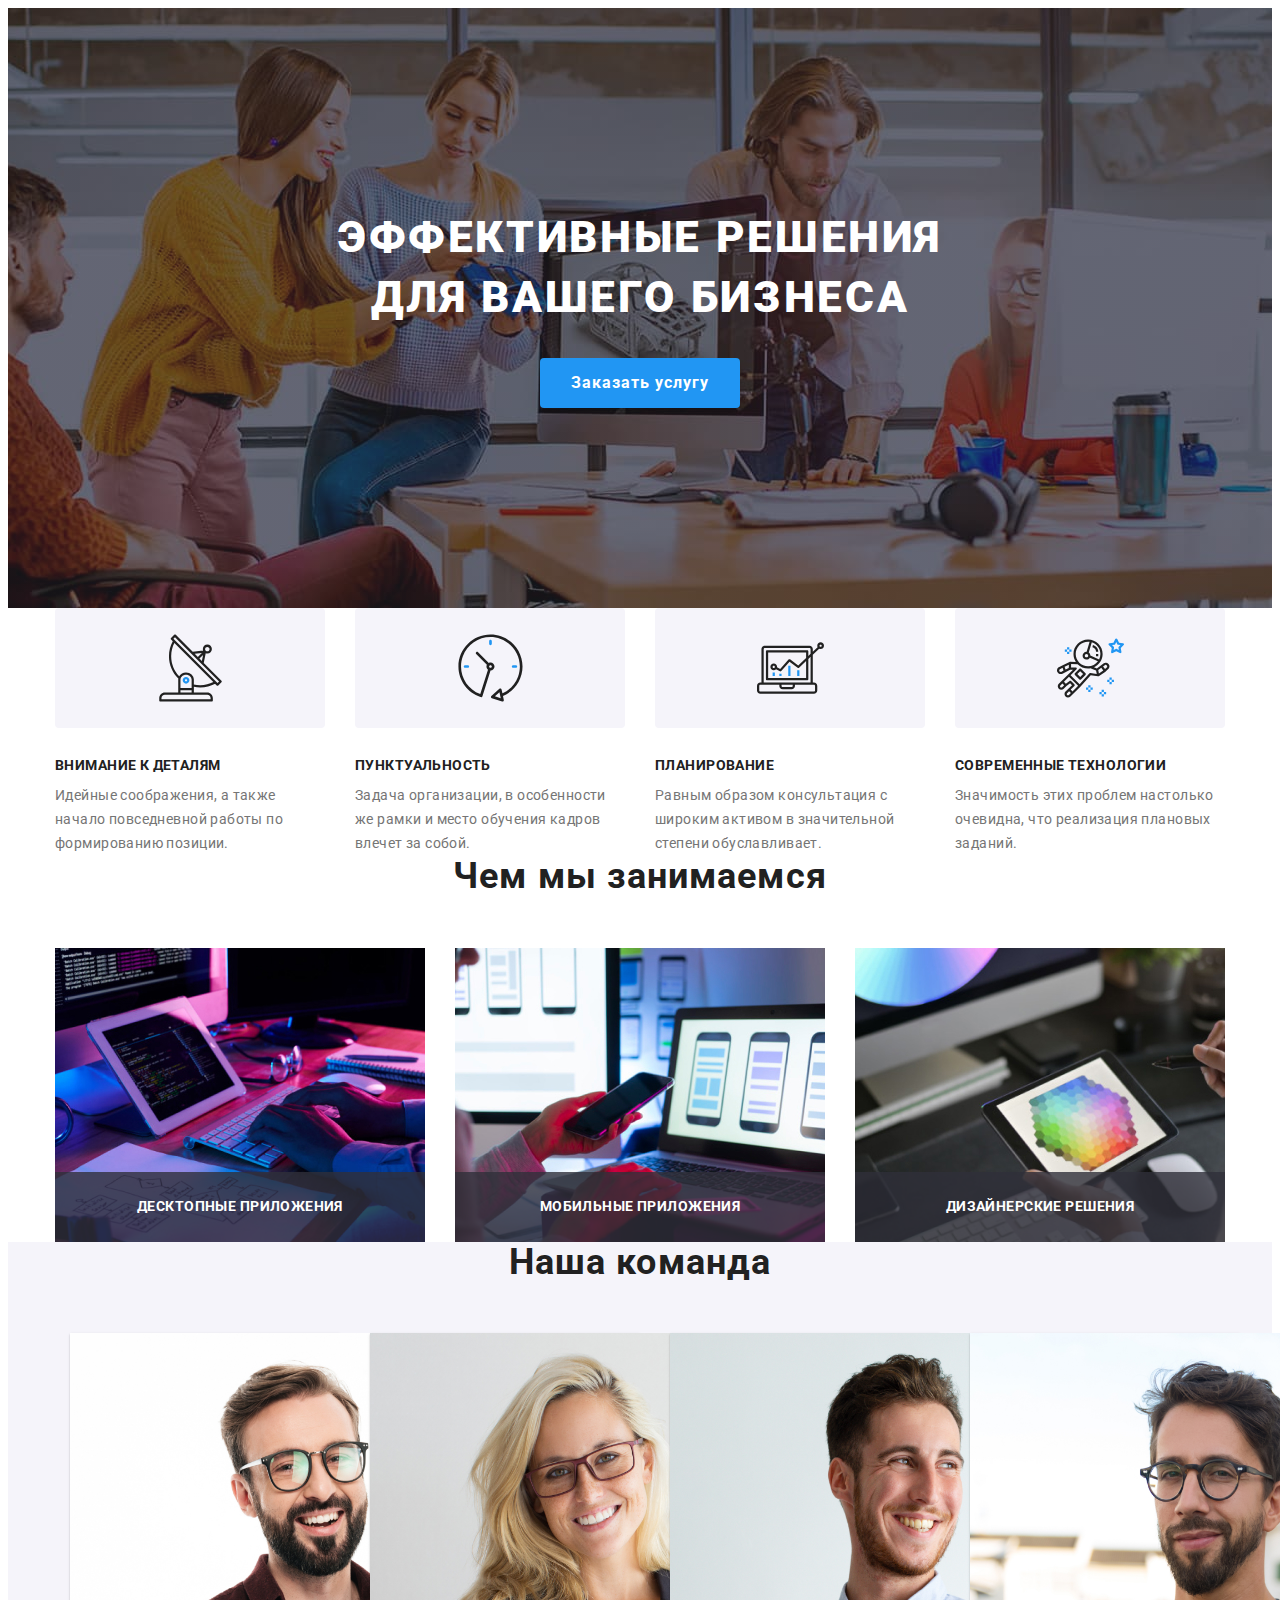
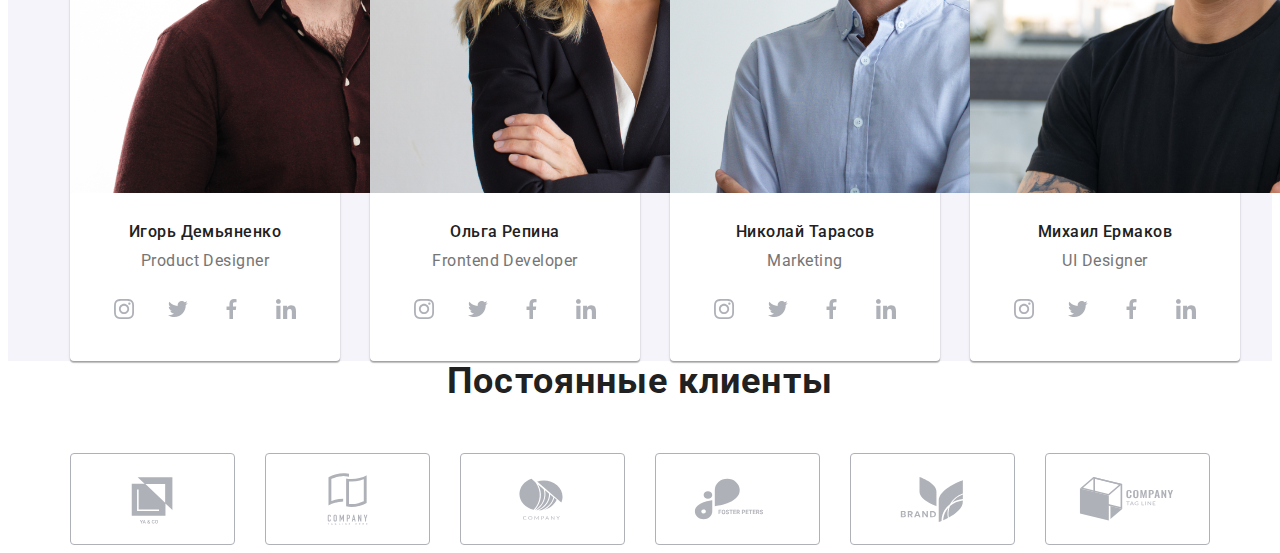
==== index.html @ e783bdfd "add img" ====
<!DOCTYPE html>
<html lang="ru">
  <head>
    <meta charset="UTF-8" />
    <meta http-equiv="X-UA-Compatible" content="IE=edge" />
    <meta name="viewport" content="width=device-width, initial-scale=1.0" />
    <title>WebStudio</title>
    <link
      href="https://fonts.googleapis.com/css2?family=Raleway:wght@700&family=Roboto:wght@400;500;700;900&display=swap"
      rel="stylesheet"
    />
    <link
      rel="stylesheet"
      href="https://cdnjs.cloudflare.com/ajax/libs/modern-normalize/1.1.0/modern-normalize.min.css"
      integrity="sha512-wpPYUAdjBVSE4KJnH1VR1HeZfpl1ub8YT/NKx4PuQ5NmX2tKuGu6U/JRp5y+Y8XG2tV+wKQpNHVUX03MfMFn9Q=="
      crossorigin="anonymous"
      referrerpolicy="no-referrer"
    />
    <!-- <link rel="stylesheet" href="./css/styles.css" /> -->
    <link rel="stylesheet" href="./css/main.min.css" />
  </head>
  <body>
    <!-- <header class="header">
      <div class="container">
        <nav class="nav">
          <a class="logo header__logo link" href="index.html" lang="en"
            >Web<span class="logo-accent-hdr">Studio</span></a
          >
          <ul class="nav__list list">
            <li class="nav__item">
              <a href="./index.html" class="nav__link link current">Студия</a>
            </li>
            <li class="nav__item">
              <a href="./portfolio.html" class="nav__link link">Портфолио</a>
            </li>
            <li class="nav__item">
              <a href="#contacts" class="nav__link link">Контакты</a>
            </li>
          </ul>
        </nav>

        <ul class="contacts list">
          <li class="contacts__item">
            <a class="contacts__link link" href="mailto:info@devstudio.com">
              <svg class="contacts__icon" width="16" height="12">
                <use href="./images/symbol-defs.svg#icon-envelope"></use>
              </svg>
              info@devstudio.com
            </a>
          </li>
          <li class="contacts__item">
            <a class="contacts__link link" href="tel:+380961111111">
              <svg class="contacts__icon" width="10" height="16">
                <use href="./images/symbol-defs.svg#icon-tel"></use>
              </svg>
              +38 096 111 11 11
            </a>
          </li>
        </ul>
      </div>
    </header> -->

    <main>
      <section class="hero">
        <div class="container">
          <h1 class="hero__text">Эффективные решения для вашего бизнеса</h1>
          <button data-modal-open class="hero__button pointer" type="button">
            <span class="hero-button-text">Заказать услугу</span>
          </button>
        </div>
      </section>

      <section class="section competences">
        <div class="container">
          <ul class="competences__list list">
            <li class="competences__item">
              <div class="frame">
                <svg class="competences__icon" width="70" height="70">
                  <use href="./images/symbol-defs.svg#icon-antenna"></use>
                </svg>
              </div>
              <h2 class="top-text">Внимание к деталям</h2>
              <p class="bottom-text">
                Идейные соображения, а также начало повседневной работы по
                формированию позиции.
              </p>
            </li>
            <li class="competences__item">
              <div class="frame">
                <svg class="competences__icon" width="70" height="70">
                  <use href="./images/symbol-defs.svg#icon-clock"></use>
                </svg>
              </div>
              <h2 class="top-text">Пунктуальность</h2>
              <p class="bottom-text">
                Задача организации, в особенности же рамки и место обучения
                кадров влечет за собой.
              </p>
            </li>
            <li class="competences__item">
              <div class="frame">
                <svg class="competences__icon" width="70" height="70">
                  <use href="./images/symbol-defs.svg#icon-diagram"></use>
                </svg>
              </div>
              <h2 class="top-text">Планирование</h2>
              <p class="bottom-text">
                Равным образом консультация с широким активом в значительной
                степени обуславливает.
              </p>
            </li>
            <li class="competences__item">
              <div class="frame">
                <svg class="competences__icon" width="70" height="70">
                  <use href="./images/symbol-defs.svg#icon-astronaut"></use>
                </svg>
              </div>
              <h2 class="top-text">Современные технологии</h2>
              <p class="bottom-text">
                Значимость этих проблем настолько очевидна, что реализация
                плановых заданий.
              </p>
            </li>
          </ul>
        </div>
      </section>

      <section class="section zero work">
        <div class="container">
          <h2 class="work__title">Чем мы занимаемся</h2>
          <ul class="work__img list">
            <li class="work__item">
              <img
                srcset="./images/img1.jpg 1x, ./images/img1-x2.jpg 2x"
                src="./images/img1.jpg"
                alt="Набирает на клавиатуре"
                width="370"
                height="294"
              />
              <p class="label">Десктопные приложения</p>
            </li>
            <li class="work__item">
              <img
                srcset="./images/img2.jpg 1x, ./images/img2-x2.jpg 2x"
                src="./images/img2.jpg"
                alt="Держит смартфон"
                width="370"
                height="294"
              />
              <p class="label">Мобильные приложения</p>
            </li>
            <li class="work__item">
              <img
                srcset="./images/img3.jpg 1x, ./images/img3-x2.jpg 2x"
                src="./images/img3.jpg"
                alt="Держит планшет"
                width="370"
                height="294"
              />
              <p class="label">Дизайнерские решения</p>
            </li>
          </ul>
        </div>
      </section>

      <section class="section bg crew">
        <div class="container">
          <h2 class="crew__title">Наша команда</h2>
          <ul class="crew__list list container">
            <li class="crew__item">
              <picture>
                <source
                  media="(min-width: 1200px)"
                  srcset="./images/img4.jpg 1x, ./images/img4-desk-x2.jpg 2x"
                  type="image/jpg"
                />
                <source
                  media="(min-width: 768px)"
                  srcset="
                    ./images/img4-tabl-x1.jpg 1x,
                    ./images/img4-tabl-x2.jpg 2x
                  "
                  type="image/jpg"
                />
                <source
                  media="(max-width: 767px)"
                  srcset="
                    ./images/img4-mob-x1.jpg 1x,
                    ./images/img4-mob-x2.jpg 2x
                  "
                  type="image/jpg"
                />
                <img
                  src="./images/img4.jpg"
                  alt="фото Игоря Демьяненко"
                  width="450"
                  height="460"
                />
              </picture>

              <div class="crew__atributes">
                <h3 class="crew__names">Игорь Демьяненко</h3>
                <p lang="en" class="crew__profession">Product Designer</p>
                <ul class="crew__soc-list list">
                  <li class="crew__soc-item">
                    <a href="" class="crew__soc-link link">
                      <svg class="crew__soc-icon" width="20" height="20">
                        <use
                          href="./images/symbol-defs.svg#icon-instagram"
                        ></use>
                      </svg>
                    </a>
                  </li>
                  <li class="crew__soc-item">
                    <a href="" class="crew__soc-link link">
                      <svg class="crew__soc-icon" width="20" height="20">
                        <use href="./images/symbol-defs.svg#icon-twitter"></use>
                      </svg>
                    </a>
                  </li>
                  <li class="crew__soc-item">
                    <a href="" class="crew__soc-link link">
                      <svg class="crew__soc-icon" width="20" height="20">
                        <use
                          href="./images/symbol-defs.svg#icon-facebook"
                        ></use>
                      </svg>
                    </a>
                  </li>
                  <li class="crew__soc-item">
                    <a href="" class="crew__soc-link link">
                      <svg class="crew__soc-icon" width="20" height="20">
                        <use
                          href="./images/symbol-defs.svg#icon-linkedin"
                        ></use>
                      </svg>
                    </a>
                  </li>
                </ul>
              </div>
            </li>
            <li class="crew__item">
              <picture>
                <source
                  media="(min-width: 1200px)"
                  srcset="./images/img5.jpg 1x, ./images/img5-desk-x2.jpg 2x"
                  type="image/jpg"
                />
                <source
                  media="(min-width: 768px)"
                  srcset="
                    ./images/img5-tabl-x1.jpg 1x,
                    ./images/img5-tabl-x2.jpg 2x
                  "
                  type="image/jpg"
                />
                <source
                  media="(max-width: 767px)"
                  srcset="
                    ./images/img5-mob-x1.jpg 1x,
                    ./images/img5-mob-x2.jpg 2x
                  "
                  type="image/jpg"
                />
                <img
                  src="./images/img5.jpg"
                  alt="фото Ольги Репиной"
                  width="450"
                  height="460"
                />
              </picture>

              <div class="crew__atributes">
                <h3 class="crew__names">Ольга Репина</h3>
                <p lang="en" class="crew__profession">Frontend Developer</p>
                <ul class="crew__soc-list list">
                  <li class="crew__soc-item">
                    <a href="" class="crew__soc-link link">
                      <svg class="crew__soc-icon" width="20" height="20">
                        <use
                          href="./images/symbol-defs.svg#icon-instagram"
                        ></use>
                      </svg>
                    </a>
                  </li>
                  <li class="crew__soc-item">
                    <a href="" class="crew__soc-link link">
                      <svg class="crew__soc-icon" width="20" height="20">
                        <use href="./images/symbol-defs.svg#icon-twitter"></use>
                      </svg>
                    </a>
                  </li>
                  <li class="crew__soc-item">
                    <a href="" class="crew__soc-link link">
                      <svg class="crew__soc-icon" width="20" height="20">
                        <use
                          href="./images/symbol-defs.svg#icon-facebook"
                        ></use>
                      </svg>
                    </a>
                  </li>
                  <li class="crew__soc-item">
                    <a href="" class="crew__soc-link link">
                      <svg class="crew__soc-icon" width="20" height="20">
                        <use
                          href="./images/symbol-defs.svg#icon-linkedin"
                        ></use>
                      </svg>
                    </a>
                  </li>
                </ul>
              </div>
            </li>
            <li class="crew__item">
              <picture>
                <source
                  media="(min-width: 1200px)"
                  srcset="./images/img6.jpg 1x, ./images/img6-desk-x2.jpg 2x"
                  type="image/jpg"
                />
                <source
                  media="(min-width: 768px)"
                  srcset="
                    ./images/img6-tabl-x1.jpg 1x,
                    ./images/img6-tabl-x2.jpg 2x
                  "
                  type="image/jpg"
                />
                <source
                  media="(max-width: 767px)"
                  srcset="
                    ./images/img6-mob-x1.jpg 1x,
                    ./images/img6-mob-x2.jpg 2x
                  "
                  type="image/jpg"
                />
                <img
                  src="./images/img6.jpg"
                  alt="фото Николая Тарасова"
                  width="450"
                  height="460"
                />
              </picture>

              <div class="crew__atributes">
                <h3 class="crew__names">Николай Тарасов</h3>
                <p lang="en" class="crew__profession">Marketing</p>
                <ul class="crew__soc-list list">
                  <li class="crew__soc-item">
                    <a href="" class="crew__soc-link link">
                      <svg class="crew__soc-icon" width="20" height="20">
                        <use
                          href="./images/symbol-defs.svg#icon-instagram"
                        ></use>
                      </svg>
                    </a>
                  </li>
                  <li class="crew__soc-item">
                    <a href="" class="crew__soc-link link">
                      <svg class="crew__soc-icon" width="20" height="20">
                        <use href="./images/symbol-defs.svg#icon-twitter"></use>
                      </svg>
                    </a>
                  </li>
                  <li class="crew__soc-item">
                    <a href="" class="crew__soc-link link">
                      <svg class="crew__soc-icon" width="20" height="20">
                        <use
                          href="./images/symbol-defs.svg#icon-facebook"
                        ></use>
                      </svg>
                    </a>
                  </li>
                  <li class="crew__soc-item">
                    <a href="" class="crew__soc-link link">
                      <svg class="crew__soc-icon" width="20" height="20">
                        <use
                          href="./images/symbol-defs.svg#icon-linkedin"
                        ></use>
                      </svg>
                    </a>
                  </li>
                </ul>
              </div>
            </li>
            <li class="crew__item">
              <picture>
                <source
                  media="(min-width: 1200px)"
                  srcset="./images/img7.jpg 1x, ./images/img7-desk-x2.jpg 2x"
                  type="image/jpg"
                />
                <source
                  media="(min-width: 768px)"
                  srcset="
                    ./images/img7-tabl-x1.jpg 1x,
                    ./images/img7-tabl-x2.jpg 2x
                  "
                  type="image/jpg"
                />
                <source
                  media="(max-width: 767px)"
                  srcset="
                    ./images/img7-mob-x1.jpg 1x,
                    ./images/img7-mob-x2.jpg 2x
                  "
                  type="image/jpg"
                />
                <img
                  src="./images/img7.jpg"
                  alt="фото Михаила Ермакова"
                  width="450"
                  height="460"
                />
              </picture>

              <div class="crew__atributes">
                <h3 class="crew__names">Михаил Ермаков</h3>
                <p lang="en" class="crew__profession">UI Designer</p>
                <ul class="crew__soc-list list">
                  <li class="crew__soc-item">
                    <a href="" class="crew__soc-link link">
                      <svg class="crew__soc-icon" width="20" height="20">
                        <use
                          href="./images/symbol-defs.svg#icon-instagram"
                        ></use>
                      </svg>
                    </a>
                  </li>
                  <li class="crew__soc-item">
                    <a href="" class="crew__soc-link link">
                      <svg class="crew__soc-icon" width="20" height="20">
                        <use href="./images/symbol-defs.svg#icon-twitter"></use>
                      </svg>
                    </a>
                  </li>
                  <li class="crew__soc-item">
                    <a href="" class="crew__soc-link link">
                      <svg class="crew__soc-icon" width="20" height="20">
                        <use
                          href="./images/symbol-defs.svg#icon-facebook"
                        ></use>
                      </svg>
                    </a>
                  </li>
                  <li class="crew__soc-item">
                    <a href="" class="crew__soc-link link">
                      <svg class="crew__soc-icon" width="20" height="20">
                        <use
                          href="./images/symbol-defs.svg#icon-linkedin"
                        ></use>
                      </svg>
                    </a>
                  </li>
                </ul>
              </div>
            </li>
          </ul>
        </div>
      </section>

      <section class="section partners">
        <div class="container">
          <h2 class="partners__title">Постоянные клиенты</h2>
          <ul class="partners__list list">
            <li class="partners__item">
              <a href="" class="partners__link link">
                <svg class="partners__icon" width="106" height="60">
                  <use href="./images/symbol-defs.svg#icon-Logo1"></use>
                </svg>
              </a>
            </li>
            <li class="partners__item">
              <a href="" class="partners__link link">
                <svg class="partners__icon" width="106" height="60">
                  <use href="./images/symbol-defs.svg#icon-Logo2"></use>
                </svg>
              </a>
            </li>
            <li class="partners__item">
              <a href="" class="partners__link link">
                <svg class="partners__icon" width="106" height="60">
                  <use href="./images/symbol-defs.svg#icon-Logo3"></use>
                </svg>
              </a>
            </li>
            <li class="partners__item">
              <a href="" class="partners__link link">
                <svg class="partners__icon" width="106" height="60">
                  <use href="./images/symbol-defs.svg#icon-Logo4"></use>
                </svg>
              </a>
            </li>
            <li class="partners__item">
              <a href="" class="partners__link link">
                <svg class="partners__icon" width="106" height="60">
                  <use href="./images/symbol-defs.svg#icon-Logo5"></use>
                </svg>
              </a>
            </li>
            <li class="partners__item">
              <a href="" class="partners__link link">
                <svg class="partners__icon" width="106" height="60">
                  <use href="./images/symbol-defs.svg#icon-Logo6"></use>
                </svg>
              </a>
            </li>
          </ul>
        </div>
      </section>
    </main>

    <!-- <footer class="footer">
      <div class="container">
        <section class="footer-main footer-item">
          <a class="logo footer-logo link" href="index.html" lang="en"
            >Web<span class="logo-accent">Studio</span></a
          >
          <address>
            <ul class="list">
              <li class="footer__info">
                <a
                  class="map-link link"
                  href="https://bit.ly/3pXMvUd"
                  target="_blank"
                  rel="noopener noreferrer"
                  >г. Киев, пр-т Леси Украинки, 26</a
                >
              </li>
              <li class="footer__info">
                <a
                  class="footer__contacts link"
                  href="mailto:info@devstudio.com"
                  >info@example.com</a
                >
              </li>
              <li>
                <a class="footer__contacts link" href="tel:+380961111111"
                  >+38 096 111 11 11</a
                >
              </li>
            </ul>
          </address>
        </section>
        <div class="footer-soc">
          <p class="footer-soc__title">ПРИСОЕДИНЯЙТЕСЬ</p>
          <ul class="footer-soc__list list">
            <li class="footer-soc__item">
              <a href="" class="footer-soc__link link">
                <svg class="footer-soc__icon" width="20" height="20">
                  <use href="./images/symbol-defs.svg#icon-instagram"></use>
                </svg>
              </a>
            </li>
            <li class="footer-soc__item">
              <a href="" class="footer-soc__link link">
                <svg class="footer-soc__icon" width="20" height="20">
                  <use href="./images/symbol-defs.svg#icon-twitter"></use>
                </svg>
              </a>
            </li>
            <li class="footer-soc__item">
              <a href="" class="footer-soc__link link">
                <svg class="footer-soc__icon" width="20" height="20">
                  <use href="./images/symbol-defs.svg#icon-facebook"></use>
                </svg>
              </a>
            </li>
            <li class="footer-soc__item">
              <a href="" class="footer-soc__link link">
                <svg class="footer-soc__icon" width="20" height="20">
                  <use href="./images/symbol-defs.svg#icon-linkedin"></use>
                </svg>
              </a>
            </li>
          </ul>
        </div>
        <div class="foter-form">
          <p class="foter-form__title">ПОДПИШИТЕСЬ НА РАССЫЛКУ</p>
          <form class="foter-form__input">
            <input
              type="email"
              class="foter-form__email"
              placeholder="E-mail"
            />
            <button type="submit" class="foter-form__btn">Подписаться</button>
          </form>
        </div>
      </div>
    </footer> -->

    <div class="backdrop is-hidden" data-modal>
      <div class="modal">
        <button type="button" class="modal-button" data-modal-close>
          <svg class="modal-button-icon" width="11" height="11">
            <use href="./images/symbol-defs.svg#icon-modalbtn"></use>
          </svg>
        </button>
        <!-- <div class="modal-box"> -->
        <p class="modal-title">Оставьте свои данные, мы вам перезвоним</p>
        <form class="modal-form">
          <div class="modal-item">
            <label for="name" class="modal-label" autofocus>Имя</label>
            <div class="input-wrap">
              <input
                type="text"
                class="modal-input"
                name="user-name"
                id="name"
              />
              <svg class="modal-icon" width="12" height="12">
                <use href="./images/symbol-defs.svg#icon-person"></use>
              </svg>
            </div>
          </div>
          <div class="modal-item">
            <label for="tel" class="modal-label">Телефон</label>
            <div class="input-wrap">
              <input type="tel" class="modal-input" name="tel" id="tel" />
              <svg class="modal-icon" width="13" height="13">
                <use href="./images/symbol-defs.svg#icon-phone"></use>
              </svg>
            </div>
          </div>
          <div class="modal-item">
            <label for="mail" class="modal-label">Почта</label>
            <div class="input-wrap">
              <input
                type="email"
                class="modal-input"
                name="user-email"
                id="mail"
              />
              <svg class="modal-icon" width="15" height="12">
                <use href="./images/symbol-defs.svg#icon-email"></use>
              </svg>
            </div>
          </div>
          <div class="modal-field">
            <label for="user-text" class="modal-label">Ваш комментарий</label>
            <textarea
              name="user-text"
              id="user-text"
              class="modal-text"
              placeholder="Введите текст"
            ></textarea>
          </div>
          <label class="checkbox-text" for="policy">
            <input class="input-check" type="checkbox" id="policy" />
            <span class="icon-check"></span>
            Соглашаюсь с рассылкой и принимаю
            <a class="checkbox-link" href=""> Условия договора </a></label
          >
          <button class="main-modal-btn" type="submit">Отправить</button>
        </form>
      </div>
    </div>

    <script src="./js/modal.js"></script>
  </body>
</html>
---- css/main.min.css ----
:root{--h-color: #212121;--p-color: #757575;--accent-color: #2196f3;--button-background-color: #f5f4fa;--button-color: #212121;--button-hoover-portfolio-color: #f5f4fa;--white-accent: #ffffff;--another-black: #2f303a;--main-bgc: #e5e5e5}p,h1,h2,h3,h4,h5,h6{margin:0}ul,ol{margin:0;padding-left:0}*,*::before,*::after{box-sizing:border-box}body{background-color:var(--white-accent);color:var(--h-color);font-family:"Roboto",sans-serif;font-size:14px;letter-spacing:.03em}.pointer{cursor:pointer}img{display:block}.list{list-style:none}.link{text-decoration:none}.container{width:100%;margin:0 auto;padding-left:15px;padding-right:15px}@media screen and (min-width: 480px){.container{width:480px}}@media screen and (min-width: 768px){.container{width:768px}}@media screen and (min-width: 1200px){.container{width:1200px}}.header{border-bottom:1px solid #ececec}.header .container{background-color:var(--white-accent);display:flex;align-items:center}.nav{display:flex;align-items:center}.logo{font-family:"Raleway",sans-serif;font-style:normal;font-weight:700;font-size:26px;line-height:1.19;letter-spacing:.03em;color:var(--accent-color)}.header__logo{margin-right:93px}.nav__list{display:flex;align-items:center;justify-content:space-between}.logo-accent-hdr{color:var(--h-color)}.nav__link{position:relative;color:var(--h-color);font-weight:500;line-height:1.14;letter-spacing:.02em;padding:32px 0;display:block;transition:color 250ms cubic-bezier(0.4, 0, 0.2, 1)}.nav__link:hover,.nav__link:focus{color:var(--accent-color)}.current{color:var(--accent-color)}.current::after{content:"";position:absolute;display:block;width:100%;height:4px;border-radius:2px;bottom:-2px;background-color:var(--accent-color)}.contacts{display:flex;align-items:center;margin-left:auto}.contacts__link{font-weight:500;font-size:14px;line-height:1.14;letter-spacing:.02em;color:var(--p-color);display:flex;align-items:center;justify-content:center;padding:32px 0;color:var(--p-color);transition:color 250ms cubic-bezier(0.4, 0, 0.2, 1)}.contacts__link:hover,.contacts__link:focus{color:var(--accent-color)}.contacts__icon{margin-right:10px;fill:currentColor}.contacts__link:hover .contacts__icon,.contacts__link:focus .contacts__icon{color:var(--accent-color)}.nav__item:not(:last-child){margin-right:50px}.contacts__item:not(:last-child){margin-right:50px}.hero{background-color:var(--another-black);background-image:linear-gradient(to right, rgba(47, 48, 58, 0.4), rgba(47, 48, 58, 0.4)),url(../images/hero-bg-mob-x1.jpg);max-width:480px;height:400px;background-repeat:no-repeat;background-position:center;background-size:cover;padding:118px 0px 118px 0px;margin-left:auto;margin-right:auto}@media screen and (min-device-pixel-ratio: 2),screen and (min-resolution: 192dpi),screen and (min-resolution: 2dppx){.hero{background-image:linear-gradient(to right, rgba(47, 48, 58, 0.4), rgba(47, 48, 58, 0.4)),url(../images/hero-bg-mob-x2.jpg)}}@media screen and (min-width: 768px){.hero{max-width:768px;background-image:linear-gradient(to right, rgba(47, 48, 58, 0.4), rgba(47, 48, 58, 0.4)),url("../images/hero-bg-tabl-x1.jpg")}}@media screen and (min-width: 768px)and (min-device-pixel-ratio: 2),screen and (min-width: 768px)and (min-resolution: 192dpi),screen and (min-width: 768px)and (min-resolution: 2dppx){.hero{background-image:linear-gradient(to right, rgba(47, 48, 58, 0.4), rgba(47, 48, 58, 0.4)),url("../images/hero-bg-tabl-x2.jpg")}}@media screen and (min-width: 1200px){.hero{max-width:1600px;height:600px;padding:200px 0px 200px 0px;background-image:linear-gradient(to right, rgba(47, 48, 58, 0.4), rgba(47, 48, 58, 0.4)),url("../images/hero-bg-desk-x1.jpg")}}@media screen and (min-width: 1200px)and (min-device-pixel-ratio: 2),screen and (min-width: 1200px)and (min-resolution: 192dpi),screen and (min-width: 1200px)and (min-resolution: 2dppx){.hero{background-image:linear-gradient(to right, rgba(47, 48, 58, 0.4), rgba(47, 48, 58, 0.4)),url("../images/hero-bg-desk-x2.jpg")}}.hero__text{padding:0;margin-bottom:30px;margin-left:auto;margin-right:auto;max-width:250px;font-weight:900;font-size:18px;line-height:1.62;letter-spacing:.06em;text-transform:uppercase;text-align:center;color:var(--white-accent)}@media screen and (min-width: 480px){.hero__text{font-size:26px;max-width:360px}}@media screen and (min-width: 1200px){.hero__text{font-size:44px;max-width:360px;line-height:1.36;max-width:696px;margin-left:auto;margin-right:auto}}.hero__button{font-family:inherit;min-width:200px;height:50px;color:var(--white-accent);background:var(--accent-color);box-shadow:0px 4px 4px rgba(0,0,0,.15);border-radius:4px;margin:0 auto;border:none;display:block}.hero-button-text{font-family:inherit;font-weight:700;font-size:16px;line-height:1.87;text-align:center;letter-spacing:.06em;color:var(--white-accent)}.competences__list{display:flex;flex-wrap:wrap;gap:30px}@media screen and (min-width: 768px){.competences__item{width:calc((100% - 30px)/2)}}@media screen and (min-width: 1200px){.competences__item{width:calc((100% - 90px)/4)}}.frame{display:flex;height:120px;align-items:center;justify-content:center;flex-direction:column;margin-bottom:30px;border-radius:4px;background-color:var(--button-background-color)}.competences__icon{width:67px;height:70px}.top-text{font-weight:700;font-size:14px;line-height:1.14;letter-spacing:.03em;text-transform:uppercase;color:var(--h-color);margin-bottom:10px}@media screen and (max-width: 767px){.top-text{text-align:center}}.bottom-text{font-size:14px;line-height:1.71;letter-spacing:.03em;color:var(--p-color)}.zero{padding-top:0;display:none}@media screen and (min-width: 1200px){.zero{display:block}}.work__img{display:flex;width:calc((100% - 60px)/3)}.work__item{position:relative}.work__item:not(:last-child){margin-right:30px}.work__item>.label{position:absolute;top:224px;bottom:0;right:0;left:0;display:flex;align-items:center;justify-content:center;background:rgba(47,48,58,.8);font-family:inherit;font-style:normal;font-weight:700;font-size:14px;line-height:1.14;text-align:center;letter-spacing:.03em;text-transform:uppercase;color:#fff}.work__title{font-weight:700;font-size:36px;line-height:1.16;text-align:center;letter-spacing:.03em;color:var(--h-color);margin-bottom:50px;padding-top:0}.bg{background-color:var(--button-background-color);text-align:center}.crew__list{display:flex;flex-wrap:wrap;gap:30px}.crew__item{background-color:var(--white-accent);border-radius:0px 0px 4px 4px;box-shadow:0px 1px 3px rgba(0,0,0,.12),0px 1px 1px rgba(0,0,0,.14),0px 2px 1px rgba(0,0,0,.2)}@media screen and (min-width: 768px){.crew__item{width:calc((100% - 30px)/2)}}@media screen and (min-width: 1200px){.crew__item{width:calc((100% - 90px)/4)}}.crew__title{font-weight:700;font-size:36px;line-height:1.16;text-align:center;letter-spacing:.03em;color:var(--h-color);margin-bottom:30px}@media screen and (min-width: 1200px){.crew__title{margin-bottom:50px}}.crew__atributes{padding:30px 32px;text-align:center}.crew__names{font-weight:500;font-size:16px;line-height:1.18;letter-spacing:.03em;color:var(--h-color);margin-bottom:10px}.crew__profession{font-size:16px;line-height:1.18;letter-spacing:.03em;color:var(--p-color);margin-bottom:16px}.crew__soc-item{width:44px;height:44px;margin-right:10px}.crew__soc-item:last-child{margin-right:0}.crew__soc-list{display:flex;justify-content:center}.crew__soc-link{width:100%;height:100%;border-radius:50%;display:flex;align-items:center;justify-content:center;transition:background-color 250ms cubic-bezier(0.4, 0, 0.2, 1)}.crew__soc-link:hover,.crew__soc-link:focus{background-color:var(--accent-color)}.crew__soc-icon{fill:#afb1b8;transition:fill 250ms cubic-bezier(0.4, 0, 0.2, 1)}.crew__soc-link:hover .crew__soc-icon,.crew__soc-link:focus .crew__soc-icon{fill:var(--white-accent)}.partners .container{width:1170px;height:184px}.partners__title{font-weight:700;font-size:36px;line-height:1.16;text-align:center;letter-spacing:.03em;color:var(--h-color);margin-bottom:50px}.partners__list{display:flex;flex-wrap:wrap;gap:30px;align-items:center;justify-content:center}.partners__item{width:100%;height:92px;justify-content:center;border:1px solid #afb1b8;border-radius:4px;fill:#afb1b8;transition:border-color 250ms cubic-bezier(0.4, 0, 0.2, 1)}@media screen and (max-width: 767px){.partners__item{width:calc((100% - 30px)/2)}}@media screen and (min-width: 768px){.partners__item{width:calc((100% - 60px)/3)}}@media screen and (min-width: 1200px){.partners__item{width:calc((100% - 150px)/6)}}.partners__item:hover,.partners__item:focus{border-color:var(--accent-color)}.partners__item:last-child{margin-right:0}.partners__link{display:flex;width:100%;height:92px;border-radius:4px;cursor:pointer;fill:#afb1b8;align-items:center;justify-content:center;transition:border-color 250ms cubic-bezier(0.4, 0, 0.2, 1),fill 250ms cubic-bezier(0.4, 0, 0.2, 1),border 250ms cubic-bezier(0.4, 0, 0.2, 1)}.partners__link:hover,.partners__link:focus{border-color:var(--accent-color);border:1px solid --accent-color;fill:var(--accent-color)}.footer{background-color:var(--another-black);padding-top:60px;padding-bottom:60px}.footer .container{display:flex;align-items:baseline}.footer-item:not(:last-child){margin-right:70px}.logo{font-family:"Raleway",sans-serif;font-weight:700;font-size:26px;line-height:1.19;letter-spacing:.03em;color:var(--accent-color);display:inline-block}.footer-logo{margin-bottom:20px}.logo-accent{color:var(--white-accent)}.footer__info{margin-bottom:9px}.map-link{font-style:normal;font-size:14px;line-height:1.7;letter-spacing:.03em;color:var(--white-accent);display:inline-block;transition:color 250ms cubic-bezier(0.4, 0, 0.2, 1)}.map-link:hover,.map-link:focus{color:var(--accent-color)}.footer__contacts{font-style:normal;font-size:14px;line-height:1.7;letter-spacing:.03em;color:rgba(255,255,255,.6);transition:color 250ms cubic-bezier(0.4, 0, 0.2, 1)}.footer__contacts:hover,.footer__contacts:focus{color:var(--accent-color)}.footer-soc{width:206px}.footer-soc__title{font-family:inherit;font-style:normal;font-weight:700;font-size:14px;line-height:1.14;letter-spacing:.03em;color:var(--white-accent);margin-bottom:20px}.footer-soc__item{width:44px;height:44px}.footer-soc__item:last-child{margin-right:0}.footer-soc__list{display:flex;padding:0;margin-top:0;list-style:none;justify-content:space-between;align-items:center}.footer-soc__link{width:44px;height:44px;display:inline-flex;border-radius:50%;fill:#fff;background-color:rgba(255,255,255,.1);transition:fill 250ms cubic-bezier(0.4, 0, 0.2, 1),background-color 250ms cubic-bezier(0.4, 0, 0.2, 1)}.footer-soc__link:hover,.footer-soc__link:focus{background-color:var(--accent-color);fill:#fff}.footer-soc__icon{margin:12px 0px 0px 12px;align-items:center}.foter-form{margin-left:auto}.foter-form__title{font-family:inherit;font-style:normal;font-weight:700;font-size:14px;line-height:1.14;letter-spacing:.03em;color:var(--white-accent);margin-bottom:20px}.foter-form__input{display:flex}.foter-form__email{width:358px;height:50px;border:1px solid rgba(255,255,255,.3);filter:drop-shadow(0px 4px 4px rgba(0, 0, 0, 0.15));border-radius:4px;background-color:var(--another-black);color:rgba(255,255,255,.6);padding:15px 0px 15px 16px;margin-right:12px}.foter-form__btn{display:inline-flex;align-items:center;text-align:center;width:200px;height:50px;background-color:var(--accent-color);border:none;margin:0;border-radius:4px;font-family:inherit;font-style:normal;font-weight:700;font-size:16px;line-height:1.87;letter-spacing:.06em;color:var(--white-accent);padding:8px 29px;cursor:pointer;transition:box-shadow 250ms cubic-bezier(0.4, 0, 0.2, 1)}.foter-form__btn:hover,.foter-form__btn:focus{box-shadow:0px 4px 4px rgba(0,0,0,.15)}.foter-form__btn::after{content:"";display:inline-block;height:24px;width:24px;margin-left:10px;background-image:url(../images/icon-instagram1.svg)}.button-list{display:none}.button-txt{font-family:inherit;font-weight:500;font-size:16px;line-height:1.62;text-align:center;letter-spacing:.03em}.random{display:flex;flex-wrap:wrap;margin-bottom:40px;grid-gap:8px;grid-row-gap:15px}@media screen and (min-width: 768px){.random{margin-bottom:30px;justify-content:center}}@media screen and (min-width: 1200px){.random{margin-bottom:50px}}.button-one{font-family:inherit;min-width:73px;height:38px;color:var(--button-color);background:var(--button-background-color);border:1px solid var(--button-background-color);border-radius:4px;transition:color 250ms cubic-bezier(0.4, 0, 0.2, 1),background-color 250ms cubic-bezier(0.4, 0, 0.2, 1),box-shadow 250ms cubic-bezier(0.4, 0, 0.2, 1)}.button-one:hover,.button-one:focus{color:var(--button-hoover-portfolio-color);background-color:var(--accent-color);box-shadow:0px 3px 1px rgba(0,0,0,.1),0px 1px 2px rgba(0,0,0,.08),0px 2px 2px rgba(0,0,0,.12)}.button-two{font-family:inherit;min-width:128px;height:38px;color:var(--button-color);background:var(--button-background-color);border:1px solid var(--button-background-color);border-radius:4px;transition:color 250ms cubic-bezier(0.4, 0, 0.2, 1),background-color 250ms cubic-bezier(0.4, 0, 0.2, 1),box-shadow 250ms cubic-bezier(0.4, 0, 0.2, 1)}.button-two:hover,.button-two:focus{color:var(--button-hoover-portfolio-color);background-color:var(--accent-color);box-shadow:0px 3px 1px rgba(0,0,0,.1),0px 1px 2px rgba(0,0,0,.08),0px 2px 2px rgba(0,0,0,.12)}.button-three{font-family:inherit;min-width:145px;height:38px;color:var(--button-color);background:var(--button-background-color);border:1px solid var(--button-background-color);border-radius:4px;transition:color 250ms cubic-bezier(0.4, 0, 0.2, 1),background-color 250ms cubic-bezier(0.4, 0, 0.2, 1),box-shadow 250ms cubic-bezier(0.4, 0, 0.2, 1)}.button-three:hover,.button-three:focus{color:var(--button-hoover-portfolio-color);background-color:var(--accent-color);box-shadow:0px 3px 1px rgba(0,0,0,.1),0px 1px 2px rgba(0,0,0,.08),0px 2px 2px rgba(0,0,0,.12)}.button-four{font-family:inherit;min-width:103px;height:38px;color:var(--button-color);background:var(--button-background-color);border:1px solid var(--button-background-color);border-radius:4px;transition:color 250ms cubic-bezier(0.4, 0, 0.2, 1),background-color 250ms cubic-bezier(0.4, 0, 0.2, 1),box-shadow 250ms cubic-bezier(0.4, 0, 0.2, 1)}.button-four:hover,.button-four:focus{color:var(--button-hoover-portfolio-color);background-color:var(--accent-color);box-shadow:0px 3px 1px rgba(0,0,0,.1),0px 1px 2px rgba(0,0,0,.08),0px 2px 2px rgba(0,0,0,.12)}.button-five{font-family:inherit;min-width:130px;height:38px;color:var(--button-color);background:var(--button-background-color);border:1px solid var(--button-background-color);border-radius:4px;transition:color 250ms cubic-bezier(0.4, 0, 0.2, 1),background-color 250ms cubic-bezier(0.4, 0, 0.2, 1),box-shadow 250ms cubic-bezier(0.4, 0, 0.2, 1)}.button-five:hover,.button-five:focus{color:var(--button-hoover-portfolio-color);background-color:var(--accent-color);box-shadow:0px 3px 1px rgba(0,0,0,.1),0px 1px 2px rgba(0,0,0,.08),0px 2px 2px rgba(0,0,0,.12)}.projects .container{background-color:var(--white-accent)}.card__list{display:flex;flex-wrap:wrap;gap:30px}@media screen and (min-width: 768px){.card__item{width:calc((100% - 30px)/2)}}@media screen and (min-width: 1200px){.card__item{width:calc((100% - 60px)/3)}}.card__poster{padding-top:20px;padding-bottom:20px;padding-left:24px;padding-right:24px;border-left:1px solid #eee;border-right:1px solid #eee;border-bottom:1px solid #eee}.card{display:block;transition:box-shadow 250ms cubic-bezier(0.4, 0, 0.2, 1)}.card:hover,.card:focus{box-shadow:0px 1px 1px rgba(0,0,0,.12),0px 4px 4px rgba(0,0,0,.06),1px 4px 6px rgba(0,0,0,.16);cursor:pointer}.card__img{position:relative;overflow:hidden}.card__layer{position:absolute;width:100%;height:100%;top:0;left:0;background-color:rgba(33,150,243,.9);transform:translateY(101%);transition:transform 250ms cubic-bezier(0.4, 0, 0.2, 1)}.card__item:hover .card__layer{transform:translateY(0)}.card__text{padding:63px 24px;font-size:18px;line-height:1.55;color:var(--white-accent)}.card__name{font-weight:700;font-size:18px;line-height:2;letter-spacing:.06em;color:var(--h-color);margin-bottom:4px}.card__sphere{font-size:16px;line-height:1.87;letter-spacing:.03em;color:var(--p-color)}.backdrop{position:fixed;top:0;left:0;width:100%;height:100%;background-color:rgba(0,0,0,.2);opacity:1;transition:opacity 250ms cubic-bezier(0.4, 0, 0.2, 1);z-index:2}.backdrop.is-hidden{opacity:0;pointer-events:none}.modal{position:absolute;top:50%;left:50%;transform:translate(-50%, -50%);min-width:528px;min-height:581px;background-color:var(--white-accent);box-shadow:0px 1px 3px rgba(0,0,0,.12),0px 1px 1px rgba(0,0,0,.14),0px 2px 1px rgba(0,0,0,.2);border-radius:4px;padding:40px;margin-left:auto;margin-right:auto;transition:transform 250ms cubic-bezier(0.4, 0, 0.2, 1);z-index:1}.backdrop.is-hidden .modal{transform:translate(-50%, -50%)}.modal-button{position:absolute;display:flex;align-items:center;justify-content:center;right:8px;top:8px;display:block;border:1px solid rgba(0,0,0,.1);background-color:var(--white-accent);border-radius:50%;cursor:pointer;width:30px;height:30px}.modal-title{text-align:center;font-family:inherit;font-style:normal;font-weight:700;font-size:20px;line-height:1.15;letter-spacing:.03em;margin-bottom:12px;color:var(--h-color)}.modal-item{display:flex;flex-direction:column;position:relative;margin-bottom:10px}.modal-input{width:100%;max-height:40px;margin:0;border:1px solid rgba(33,33,33,.2);border-radius:4px;padding:11px 42px;font-size:12px;line-height:1.17;transition:border-color 250ms cubic-bezier(0.4, 0, 0.2, 1)}.modal-input:hover,.modal-input:focus{border-color:var(--accent-color)}.modal-label{font-size:12px;color:var(--p-color);margin-bottom:4px;display:block}.input-wrap{position:relative;margin-bottom:10px}.modal-icon{position:absolute;width:18px;height:18px;left:15px;top:50%;transform:translateY(-50%);fill:currentColor;transition:fill 250ms cubic-bezier(0.4, 0, 0.2, 1)}.modal-input:hover+.modal-icon,.modal-input:focus+.modal-icon{fill:var(--accent-color)}.modal-text{width:100%;height:120px;margin:0;margin-bottom:20px;border:1px solid rgba(33,33,33,.2);border-radius:4px;padding:12px 16px;font-size:12px;line-height:1.17;resize:none;transition:border-color 250ms cubic-bezier(0.4, 0, 0.2, 1)}.modal-text:hover,.modal-text:focus{border-color:var(--accent-color)}.checkbox-text{color:var(--p-color);font-size:14px;line-height:1.71;letter-spacing:.03em;margin-left:14px;cursor:pointer}.checkbox-link{color:var(--accent-color)}.input-check{position:absolute;width:1px;height:1px;margin:-1px;padding:0;overflow:hidden;border:0}.icon-check{display:inline-block;width:16px;height:15px;border:2px solid #212121;border-radius:2px;margin-right:7px;vertical-align:middle}.input-check:checked+.icon-check{background-image:url(../images/frame-tag.svg);background-position:center;background-repeat:no-repeat;background-color:var(--accent-color);background-origin:border-box;border-color:var(--accent-color)}.main-modal-btn{display:flex;align-items:center;justify-content:center;width:200px;height:50px;background:var(--accent-color);color:var(--white-accent);border-radius:4px;border:none;transition:box-shadow 250ms cubic-bezier(0.4, 0, 0.2, 1);cursor:pointer;letter-spacing:.06em;font-size:16px;line-height:1.88;margin:30px auto 0px auto;box-shadow:none}.main-modal-btn:hover,.main-modal-btn:focus{box-shadow:0px 4px 4px rgba(0,0,0,.15)}/*# sourceMappingURL=main.min.css.map */
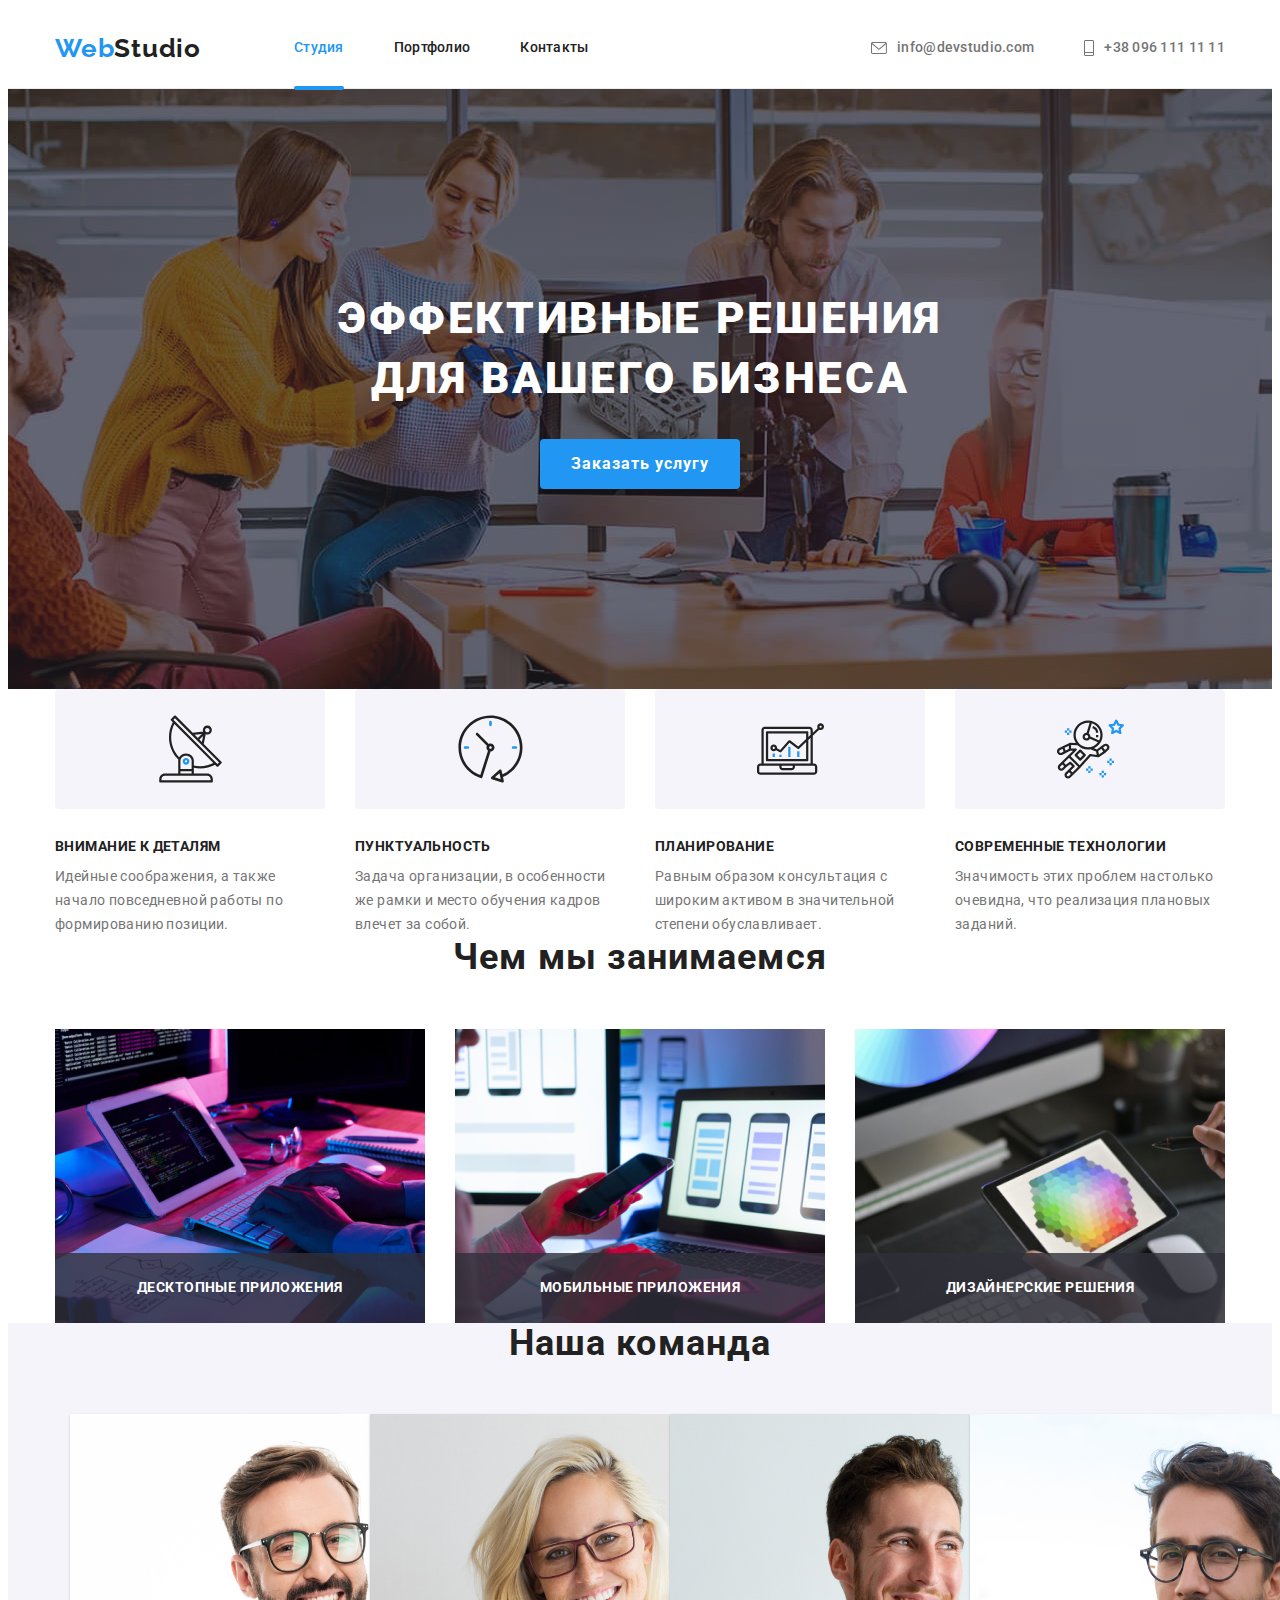
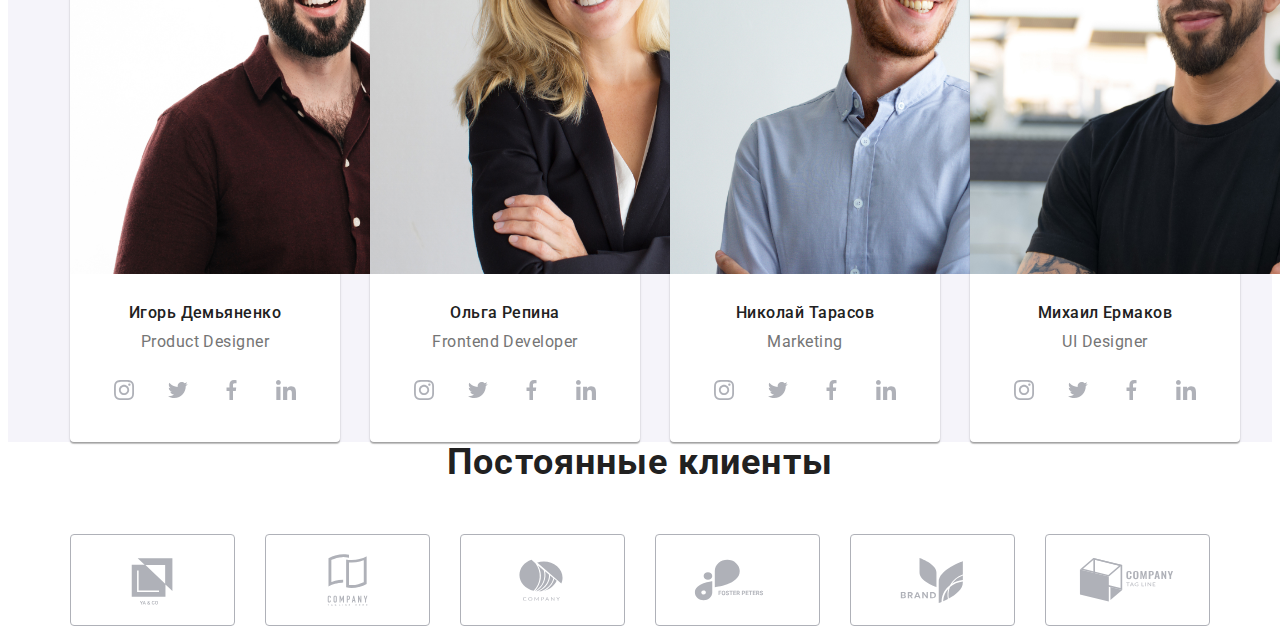
==== commit 23a79472: "add header mob menu" ====
--- a/index.html
+++ b/index.html
@@ -20,28 +20,33 @@
     <link rel="stylesheet" href="./css/main.min.css" />
   </head>
   <body>
-    <!-- <header class="header">
+    <header class="header">
       <div class="container">
         <nav class="nav">
           <a class="logo header__logo link" href="index.html" lang="en"
             >Web<span class="logo-accent-hdr">Studio</span></a
           >
-          <ul class="nav__list list">
-            <li class="nav__item">
-              <a href="./index.html" class="nav__link link current">Студия</a>
-            </li>
-            <li class="nav__item">
-              <a href="./portfolio.html" class="nav__link link">Портфолио</a>
-            </li>
-            <li class="nav__item">
-              <a href="#contacts" class="nav__link link">Контакты</a>
-            </li>
-          </ul>
+          <div class="menu-hidden">
+            <ul class="nav__list list">
+              <li class="nav__item">
+                <a href="./index.html" class="nav__link link current">Студия</a>
+              </li>
+              <li class="nav__item">
+                <a href="./portfolio.html" class="nav__link link">Портфолио</a>
+              </li>
+              <li class="nav__item">
+                <a href="#contacts" class="nav__link link">Контакты</a>
+              </li>
+            </ul>
+          </div>
         </nav>
 
-        <ul class="contacts list">
+        <ul class="contacts list menu-hidden">
           <li class="contacts__item">
-            <a class="contacts__link link" href="mailto:info@devstudio.com">
+            <a
+              class="contacts__link-mail link"
+              href="mailto:info@devstudio.com"
+            >
               <svg class="contacts__icon" width="16" height="12">
                 <use href="./images/symbol-defs.svg#icon-envelope"></use>
               </svg>
@@ -49,7 +54,7 @@
             </a>
           </li>
           <li class="contacts__item">
-            <a class="contacts__link link" href="tel:+380961111111">
+            <a class="contacts__link-phone link" href="tel:+380961111111">
               <svg class="contacts__icon" width="10" height="16">
                 <use href="./images/symbol-defs.svg#icon-tel"></use>
               </svg>
@@ -57,8 +62,63 @@
             </a>
           </li>
         </ul>
+        <button type="button" class="menu-open-btn" data-menu-open>
+          <svg class="mob-menu-icon" width="40" height="40">
+            <use href="./images/symbol-defs.svg#icon-menu-mob-btn"></use>
+          </svg>
+        </button>
       </div>
-    </header> -->
+      <div class="mob-menu is-hidden" data-menu>
+        <div>
+          <button type="button" class="menu-close" data-menu-close>
+            <svg class="mob-close-icon" width="40" height="40">
+              <use href="./images/symbol-defs.svg#icon-mob-close"></use>
+            </svg>
+          </button>
+          <ul class="mob-menu__list list">
+            <li class="mob-menu__item">
+              <a
+                href="./index.html"
+                class="mob-menu__link link mob-menu__link--current"
+                >Студия</a
+              >
+            </li>
+            <li class="mob-menu__item">
+              <a href="./portfolio.html" class="mob-menu__link link"
+                >Портфолио</a
+              >
+            </li>
+            <li class="mob-menu__item">
+              <a href="#contacts" class="mob-menu__link link">Контакты</a>
+            </li>
+          </ul>
+        </div>
+        <div class="mob-menu-contacts">
+          <a class="mob-menu-contacts__tel link" href="tel:+380961111111">
+            +38 096 111 11 11
+          </a>
+          <a
+            class="mob-menu-contacts__mail link"
+            href="mailto:info@devstudio.com"
+            >info@devstudio.com</a
+          >
+          <ul class="mob-menu-social list">
+            <li class="mob-menu-social__item">
+              <a class="link" href="">Instagram</a>
+            </li>
+            <li class="mob-menu-social__item">
+              <a class="link" href="">Twitter</a>
+            </li>
+            <li class="mob-menu-social__item">
+              <a class="link" href="">Facebook</a>
+            </li>
+            <li class="mob-menu-social__item">
+              <a class="link" href="">LinkedIn</a>
+            </li>
+          </ul>
+        </div>
+      </div>
+    </header>
 
     <main>
       <section class="hero">
@@ -657,5 +717,6 @@
     </div>
 
     <script src="./js/modal.js"></script>
+    <script defer src="./js/mobile-menu.js"></script>
   </body>
 </html>
--- a/css/main.min.css
+++ b/css/main.min.css
@@ -1 +1 @@
-:root{--h-color: #212121;--p-color: #757575;--accent-color: #2196f3;--button-background-color: #f5f4fa;--button-color: #212121;--button-hoover-portfolio-color: #f5f4fa;--white-accent: #ffffff;--another-black: #2f303a;--main-bgc: #e5e5e5}p,h1,h2,h3,h4,h5,h6{margin:0}ul,ol{margin:0;padding-left:0}*,*::before,*::after{box-sizing:border-box}body{background-color:var(--white-accent);color:var(--h-color);font-family:"Roboto",sans-serif;font-size:14px;letter-spacing:.03em}.pointer{cursor:pointer}img{display:block}.list{list-style:none}.link{text-decoration:none}.container{width:100%;margin:0 auto;padding-left:15px;padding-right:15px}@media screen and (min-width: 480px){.container{width:480px}}@media screen and (min-width: 768px){.container{width:768px}}@media screen and (min-width: 1200px){.container{width:1200px}}.header{border-bottom:1px solid #ececec}.header .container{background-color:var(--white-accent);display:flex;align-items:center}.nav{display:flex;align-items:center}.logo{font-family:"Raleway",sans-serif;font-style:normal;font-weight:700;font-size:26px;line-height:1.19;letter-spacing:.03em;color:var(--accent-color)}.header__logo{margin-right:93px}.nav__list{display:flex;align-items:center;justify-content:space-between}.logo-accent-hdr{color:var(--h-color)}.nav__link{position:relative;color:var(--h-color);font-weight:500;line-height:1.14;letter-spacing:.02em;padding:32px 0;display:block;transition:color 250ms cubic-bezier(0.4, 0, 0.2, 1)}.nav__link:hover,.nav__link:focus{color:var(--accent-color)}.current{color:var(--accent-color)}.current::after{content:"";position:absolute;display:block;width:100%;height:4px;border-radius:2px;bottom:-2px;background-color:var(--accent-color)}.contacts{display:flex;align-items:center;margin-left:auto}.contacts__link{font-weight:500;font-size:14px;line-height:1.14;letter-spacing:.02em;color:var(--p-color);display:flex;align-items:center;justify-content:center;padding:32px 0;color:var(--p-color);transition:color 250ms cubic-bezier(0.4, 0, 0.2, 1)}.contacts__link:hover,.contacts__link:focus{color:var(--accent-color)}.contacts__icon{margin-right:10px;fill:currentColor}.contacts__link:hover .contacts__icon,.contacts__link:focus .contacts__icon{color:var(--accent-color)}.nav__item:not(:last-child){margin-right:50px}.contacts__item:not(:last-child){margin-right:50px}.hero{background-color:var(--another-black);background-image:linear-gradient(to right, rgba(47, 48, 58, 0.4), rgba(47, 48, 58, 0.4)),url(../images/hero-bg-mob-x1.jpg);max-width:480px;height:400px;background-repeat:no-repeat;background-position:center;background-size:cover;padding:118px 0px 118px 0px;margin-left:auto;margin-right:auto}@media screen and (min-device-pixel-ratio: 2),screen and (min-resolution: 192dpi),screen and (min-resolution: 2dppx){.hero{background-image:linear-gradient(to right, rgba(47, 48, 58, 0.4), rgba(47, 48, 58, 0.4)),url(../images/hero-bg-mob-x2.jpg)}}@media screen and (min-width: 768px){.hero{max-width:768px;background-image:linear-gradient(to right, rgba(47, 48, 58, 0.4), rgba(47, 48, 58, 0.4)),url("../images/hero-bg-tabl-x1.jpg")}}@media screen and (min-width: 768px)and (min-device-pixel-ratio: 2),screen and (min-width: 768px)and (min-resolution: 192dpi),screen and (min-width: 768px)and (min-resolution: 2dppx){.hero{background-image:linear-gradient(to right, rgba(47, 48, 58, 0.4), rgba(47, 48, 58, 0.4)),url("../images/hero-bg-tabl-x2.jpg")}}@media screen and (min-width: 1200px){.hero{max-width:1600px;height:600px;padding:200px 0px 200px 0px;background-image:linear-gradient(to right, rgba(47, 48, 58, 0.4), rgba(47, 48, 58, 0.4)),url("../images/hero-bg-desk-x1.jpg")}}@media screen and (min-width: 1200px)and (min-device-pixel-ratio: 2),screen and (min-width: 1200px)and (min-resolution: 192dpi),screen and (min-width: 1200px)and (min-resolution: 2dppx){.hero{background-image:linear-gradient(to right, rgba(47, 48, 58, 0.4), rgba(47, 48, 58, 0.4)),url("../images/hero-bg-desk-x2.jpg")}}.hero__text{padding:0;margin-bottom:30px;margin-left:auto;margin-right:auto;max-width:250px;font-weight:900;font-size:18px;line-height:1.62;letter-spacing:.06em;text-transform:uppercase;text-align:center;color:var(--white-accent)}@media screen and (min-width: 480px){.hero__text{font-size:26px;max-width:360px}}@media screen and (min-width: 1200px){.hero__text{font-size:44px;max-width:360px;line-height:1.36;max-width:696px;margin-left:auto;margin-right:auto}}.hero__button{font-family:inherit;min-width:200px;height:50px;color:var(--white-accent);background:var(--accent-color);box-shadow:0px 4px 4px rgba(0,0,0,.15);border-radius:4px;margin:0 auto;border:none;display:block}.hero-button-text{font-family:inherit;font-weight:700;font-size:16px;line-height:1.87;text-align:center;letter-spacing:.06em;color:var(--white-accent)}.competences__list{display:flex;flex-wrap:wrap;gap:30px}@media screen and (min-width: 768px){.competences__item{width:calc((100% - 30px)/2)}}@media screen and (min-width: 1200px){.competences__item{width:calc((100% - 90px)/4)}}.frame{display:flex;height:120px;align-items:center;justify-content:center;flex-direction:column;margin-bottom:30px;border-radius:4px;background-color:var(--button-background-color)}.competences__icon{width:67px;height:70px}.top-text{font-weight:700;font-size:14px;line-height:1.14;letter-spacing:.03em;text-transform:uppercase;color:var(--h-color);margin-bottom:10px}@media screen and (max-width: 767px){.top-text{text-align:center}}.bottom-text{font-size:14px;line-height:1.71;letter-spacing:.03em;color:var(--p-color)}.zero{padding-top:0;display:none}@media screen and (min-width: 1200px){.zero{display:block}}.work__img{display:flex;width:calc((100% - 60px)/3)}.work__item{position:relative}.work__item:not(:last-child){margin-right:30px}.work__item>.label{position:absolute;top:224px;bottom:0;right:0;left:0;display:flex;align-items:center;justify-content:center;background:rgba(47,48,58,.8);font-family:inherit;font-style:normal;font-weight:700;font-size:14px;line-height:1.14;text-align:center;letter-spacing:.03em;text-transform:uppercase;color:#fff}.work__title{font-weight:700;font-size:36px;line-height:1.16;text-align:center;letter-spacing:.03em;color:var(--h-color);margin-bottom:50px;padding-top:0}.bg{background-color:var(--button-background-color);text-align:center}.crew__list{display:flex;flex-wrap:wrap;gap:30px}.crew__item{background-color:var(--white-accent);border-radius:0px 0px 4px 4px;box-shadow:0px 1px 3px rgba(0,0,0,.12),0px 1px 1px rgba(0,0,0,.14),0px 2px 1px rgba(0,0,0,.2)}@media screen and (min-width: 768px){.crew__item{width:calc((100% - 30px)/2)}}@media screen and (min-width: 1200px){.crew__item{width:calc((100% - 90px)/4)}}.crew__title{font-weight:700;font-size:36px;line-height:1.16;text-align:center;letter-spacing:.03em;color:var(--h-color);margin-bottom:30px}@media screen and (min-width: 1200px){.crew__title{margin-bottom:50px}}.crew__atributes{padding:30px 32px;text-align:center}.crew__names{font-weight:500;font-size:16px;line-height:1.18;letter-spacing:.03em;color:var(--h-color);margin-bottom:10px}.crew__profession{font-size:16px;line-height:1.18;letter-spacing:.03em;color:var(--p-color);margin-bottom:16px}.crew__soc-item{width:44px;height:44px;margin-right:10px}.crew__soc-item:last-child{margin-right:0}.crew__soc-list{display:flex;justify-content:center}.crew__soc-link{width:100%;height:100%;border-radius:50%;display:flex;align-items:center;justify-content:center;transition:background-color 250ms cubic-bezier(0.4, 0, 0.2, 1)}.crew__soc-link:hover,.crew__soc-link:focus{background-color:var(--accent-color)}.crew__soc-icon{fill:#afb1b8;transition:fill 250ms cubic-bezier(0.4, 0, 0.2, 1)}.crew__soc-link:hover .crew__soc-icon,.crew__soc-link:focus .crew__soc-icon{fill:var(--white-accent)}.partners .container{width:1170px;height:184px}.partners__title{font-weight:700;font-size:36px;line-height:1.16;text-align:center;letter-spacing:.03em;color:var(--h-color);margin-bottom:50px}.partners__list{display:flex;flex-wrap:wrap;gap:30px;align-items:center;justify-content:center}.partners__item{width:100%;height:92px;justify-content:center;border:1px solid #afb1b8;border-radius:4px;fill:#afb1b8;transition:border-color 250ms cubic-bezier(0.4, 0, 0.2, 1)}@media screen and (max-width: 767px){.partners__item{width:calc((100% - 30px)/2)}}@media screen and (min-width: 768px){.partners__item{width:calc((100% - 60px)/3)}}@media screen and (min-width: 1200px){.partners__item{width:calc((100% - 150px)/6)}}.partners__item:hover,.partners__item:focus{border-color:var(--accent-color)}.partners__item:last-child{margin-right:0}.partners__link{display:flex;width:100%;height:92px;border-radius:4px;cursor:pointer;fill:#afb1b8;align-items:center;justify-content:center;transition:border-color 250ms cubic-bezier(0.4, 0, 0.2, 1),fill 250ms cubic-bezier(0.4, 0, 0.2, 1),border 250ms cubic-bezier(0.4, 0, 0.2, 1)}.partners__link:hover,.partners__link:focus{border-color:var(--accent-color);border:1px solid --accent-color;fill:var(--accent-color)}.footer{background-color:var(--another-black);padding-top:60px;padding-bottom:60px}.footer .container{display:flex;align-items:baseline}.footer-item:not(:last-child){margin-right:70px}.logo{font-family:"Raleway",sans-serif;font-weight:700;font-size:26px;line-height:1.19;letter-spacing:.03em;color:var(--accent-color);display:inline-block}.footer-logo{margin-bottom:20px}.logo-accent{color:var(--white-accent)}.footer__info{margin-bottom:9px}.map-link{font-style:normal;font-size:14px;line-height:1.7;letter-spacing:.03em;color:var(--white-accent);display:inline-block;transition:color 250ms cubic-bezier(0.4, 0, 0.2, 1)}.map-link:hover,.map-link:focus{color:var(--accent-color)}.footer__contacts{font-style:normal;font-size:14px;line-height:1.7;letter-spacing:.03em;color:rgba(255,255,255,.6);transition:color 250ms cubic-bezier(0.4, 0, 0.2, 1)}.footer__contacts:hover,.footer__contacts:focus{color:var(--accent-color)}.footer-soc{width:206px}.footer-soc__title{font-family:inherit;font-style:normal;font-weight:700;font-size:14px;line-height:1.14;letter-spacing:.03em;color:var(--white-accent);margin-bottom:20px}.footer-soc__item{width:44px;height:44px}.footer-soc__item:last-child{margin-right:0}.footer-soc__list{display:flex;padding:0;margin-top:0;list-style:none;justify-content:space-between;align-items:center}.footer-soc__link{width:44px;height:44px;display:inline-flex;border-radius:50%;fill:#fff;background-color:rgba(255,255,255,.1);transition:fill 250ms cubic-bezier(0.4, 0, 0.2, 1),background-color 250ms cubic-bezier(0.4, 0, 0.2, 1)}.footer-soc__link:hover,.footer-soc__link:focus{background-color:var(--accent-color);fill:#fff}.footer-soc__icon{margin:12px 0px 0px 12px;align-items:center}.foter-form{margin-left:auto}.foter-form__title{font-family:inherit;font-style:normal;font-weight:700;font-size:14px;line-height:1.14;letter-spacing:.03em;color:var(--white-accent);margin-bottom:20px}.foter-form__input{display:flex}.foter-form__email{width:358px;height:50px;border:1px solid rgba(255,255,255,.3);filter:drop-shadow(0px 4px 4px rgba(0, 0, 0, 0.15));border-radius:4px;background-color:var(--another-black);color:rgba(255,255,255,.6);padding:15px 0px 15px 16px;margin-right:12px}.foter-form__btn{display:inline-flex;align-items:center;text-align:center;width:200px;height:50px;background-color:var(--accent-color);border:none;margin:0;border-radius:4px;font-family:inherit;font-style:normal;font-weight:700;font-size:16px;line-height:1.87;letter-spacing:.06em;color:var(--white-accent);padding:8px 29px;cursor:pointer;transition:box-shadow 250ms cubic-bezier(0.4, 0, 0.2, 1)}.foter-form__btn:hover,.foter-form__btn:focus{box-shadow:0px 4px 4px rgba(0,0,0,.15)}.foter-form__btn::after{content:"";display:inline-block;height:24px;width:24px;margin-left:10px;background-image:url(../images/icon-instagram1.svg)}.button-list{display:none}.button-txt{font-family:inherit;font-weight:500;font-size:16px;line-height:1.62;text-align:center;letter-spacing:.03em}.random{display:flex;flex-wrap:wrap;margin-bottom:40px;grid-gap:8px;grid-row-gap:15px}@media screen and (min-width: 768px){.random{margin-bottom:30px;justify-content:center}}@media screen and (min-width: 1200px){.random{margin-bottom:50px}}.button-one{font-family:inherit;min-width:73px;height:38px;color:var(--button-color);background:var(--button-background-color);border:1px solid var(--button-background-color);border-radius:4px;transition:color 250ms cubic-bezier(0.4, 0, 0.2, 1),background-color 250ms cubic-bezier(0.4, 0, 0.2, 1),box-shadow 250ms cubic-bezier(0.4, 0, 0.2, 1)}.button-one:hover,.button-one:focus{color:var(--button-hoover-portfolio-color);background-color:var(--accent-color);box-shadow:0px 3px 1px rgba(0,0,0,.1),0px 1px 2px rgba(0,0,0,.08),0px 2px 2px rgba(0,0,0,.12)}.button-two{font-family:inherit;min-width:128px;height:38px;color:var(--button-color);background:var(--button-background-color);border:1px solid var(--button-background-color);border-radius:4px;transition:color 250ms cubic-bezier(0.4, 0, 0.2, 1),background-color 250ms cubic-bezier(0.4, 0, 0.2, 1),box-shadow 250ms cubic-bezier(0.4, 0, 0.2, 1)}.button-two:hover,.button-two:focus{color:var(--button-hoover-portfolio-color);background-color:var(--accent-color);box-shadow:0px 3px 1px rgba(0,0,0,.1),0px 1px 2px rgba(0,0,0,.08),0px 2px 2px rgba(0,0,0,.12)}.button-three{font-family:inherit;min-width:145px;height:38px;color:var(--button-color);background:var(--button-background-color);border:1px solid var(--button-background-color);border-radius:4px;transition:color 250ms cubic-bezier(0.4, 0, 0.2, 1),background-color 250ms cubic-bezier(0.4, 0, 0.2, 1),box-shadow 250ms cubic-bezier(0.4, 0, 0.2, 1)}.button-three:hover,.button-three:focus{color:var(--button-hoover-portfolio-color);background-color:var(--accent-color);box-shadow:0px 3px 1px rgba(0,0,0,.1),0px 1px 2px rgba(0,0,0,.08),0px 2px 2px rgba(0,0,0,.12)}.button-four{font-family:inherit;min-width:103px;height:38px;color:var(--button-color);background:var(--button-background-color);border:1px solid var(--button-background-color);border-radius:4px;transition:color 250ms cubic-bezier(0.4, 0, 0.2, 1),background-color 250ms cubic-bezier(0.4, 0, 0.2, 1),box-shadow 250ms cubic-bezier(0.4, 0, 0.2, 1)}.button-four:hover,.button-four:focus{color:var(--button-hoover-portfolio-color);background-color:var(--accent-color);box-shadow:0px 3px 1px rgba(0,0,0,.1),0px 1px 2px rgba(0,0,0,.08),0px 2px 2px rgba(0,0,0,.12)}.button-five{font-family:inherit;min-width:130px;height:38px;color:var(--button-color);background:var(--button-background-color);border:1px solid var(--button-background-color);border-radius:4px;transition:color 250ms cubic-bezier(0.4, 0, 0.2, 1),background-color 250ms cubic-bezier(0.4, 0, 0.2, 1),box-shadow 250ms cubic-bezier(0.4, 0, 0.2, 1)}.button-five:hover,.button-five:focus{color:var(--button-hoover-portfolio-color);background-color:var(--accent-color);box-shadow:0px 3px 1px rgba(0,0,0,.1),0px 1px 2px rgba(0,0,0,.08),0px 2px 2px rgba(0,0,0,.12)}.projects .container{background-color:var(--white-accent)}.card__list{display:flex;flex-wrap:wrap;gap:30px}@media screen and (min-width: 768px){.card__item{width:calc((100% - 30px)/2)}}@media screen and (min-width: 1200px){.card__item{width:calc((100% - 60px)/3)}}.card__poster{padding-top:20px;padding-bottom:20px;padding-left:24px;padding-right:24px;border-left:1px solid #eee;border-right:1px solid #eee;border-bottom:1px solid #eee}.card{display:block;transition:box-shadow 250ms cubic-bezier(0.4, 0, 0.2, 1)}.card:hover,.card:focus{box-shadow:0px 1px 1px rgba(0,0,0,.12),0px 4px 4px rgba(0,0,0,.06),1px 4px 6px rgba(0,0,0,.16);cursor:pointer}.card__img{position:relative;overflow:hidden}.card__layer{position:absolute;width:100%;height:100%;top:0;left:0;background-color:rgba(33,150,243,.9);transform:translateY(101%);transition:transform 250ms cubic-bezier(0.4, 0, 0.2, 1)}.card__item:hover .card__layer{transform:translateY(0)}.card__text{padding:63px 24px;font-size:18px;line-height:1.55;color:var(--white-accent)}.card__name{font-weight:700;font-size:18px;line-height:2;letter-spacing:.06em;color:var(--h-color);margin-bottom:4px}.card__sphere{font-size:16px;line-height:1.87;letter-spacing:.03em;color:var(--p-color)}.backdrop{position:fixed;top:0;left:0;width:100%;height:100%;background-color:rgba(0,0,0,.2);opacity:1;transition:opacity 250ms cubic-bezier(0.4, 0, 0.2, 1);z-index:2}.backdrop.is-hidden{opacity:0;pointer-events:none}.modal{position:absolute;top:50%;left:50%;transform:translate(-50%, -50%);min-width:528px;min-height:581px;background-color:var(--white-accent);box-shadow:0px 1px 3px rgba(0,0,0,.12),0px 1px 1px rgba(0,0,0,.14),0px 2px 1px rgba(0,0,0,.2);border-radius:4px;padding:40px;margin-left:auto;margin-right:auto;transition:transform 250ms cubic-bezier(0.4, 0, 0.2, 1);z-index:1}.backdrop.is-hidden .modal{transform:translate(-50%, -50%)}.modal-button{position:absolute;display:flex;align-items:center;justify-content:center;right:8px;top:8px;display:block;border:1px solid rgba(0,0,0,.1);background-color:var(--white-accent);border-radius:50%;cursor:pointer;width:30px;height:30px}.modal-title{text-align:center;font-family:inherit;font-style:normal;font-weight:700;font-size:20px;line-height:1.15;letter-spacing:.03em;margin-bottom:12px;color:var(--h-color)}.modal-item{display:flex;flex-direction:column;position:relative;margin-bottom:10px}.modal-input{width:100%;max-height:40px;margin:0;border:1px solid rgba(33,33,33,.2);border-radius:4px;padding:11px 42px;font-size:12px;line-height:1.17;transition:border-color 250ms cubic-bezier(0.4, 0, 0.2, 1)}.modal-input:hover,.modal-input:focus{border-color:var(--accent-color)}.modal-label{font-size:12px;color:var(--p-color);margin-bottom:4px;display:block}.input-wrap{position:relative;margin-bottom:10px}.modal-icon{position:absolute;width:18px;height:18px;left:15px;top:50%;transform:translateY(-50%);fill:currentColor;transition:fill 250ms cubic-bezier(0.4, 0, 0.2, 1)}.modal-input:hover+.modal-icon,.modal-input:focus+.modal-icon{fill:var(--accent-color)}.modal-text{width:100%;height:120px;margin:0;margin-bottom:20px;border:1px solid rgba(33,33,33,.2);border-radius:4px;padding:12px 16px;font-size:12px;line-height:1.17;resize:none;transition:border-color 250ms cubic-bezier(0.4, 0, 0.2, 1)}.modal-text:hover,.modal-text:focus{border-color:var(--accent-color)}.checkbox-text{color:var(--p-color);font-size:14px;line-height:1.71;letter-spacing:.03em;margin-left:14px;cursor:pointer}.checkbox-link{color:var(--accent-color)}.input-check{position:absolute;width:1px;height:1px;margin:-1px;padding:0;overflow:hidden;border:0}.icon-check{display:inline-block;width:16px;height:15px;border:2px solid #212121;border-radius:2px;margin-right:7px;vertical-align:middle}.input-check:checked+.icon-check{background-image:url(../images/frame-tag.svg);background-position:center;background-repeat:no-repeat;background-color:var(--accent-color);background-origin:border-box;border-color:var(--accent-color)}.main-modal-btn{display:flex;align-items:center;justify-content:center;width:200px;height:50px;background:var(--accent-color);color:var(--white-accent);border-radius:4px;border:none;transition:box-shadow 250ms cubic-bezier(0.4, 0, 0.2, 1);cursor:pointer;letter-spacing:.06em;font-size:16px;line-height:1.88;margin:30px auto 0px auto;box-shadow:none}.main-modal-btn:hover,.main-modal-btn:focus{box-shadow:0px 4px 4px rgba(0,0,0,.15)}/*# sourceMappingURL=main.min.css.map */+:root{--h-color: #212121;--p-color: #757575;--accent-color: #2196f3;--button-background-color: #f5f4fa;--button-color: #212121;--button-hoover-portfolio-color: #f5f4fa;--white-accent: #ffffff;--another-black: #2f303a;--main-bgc: #e5e5e5}p,h1,h2,h3,h4,h5,h6{margin:0}ul,ol{margin:0;padding-left:0}*,*::before,*::after{box-sizing:border-box}body{background-color:var(--white-accent);color:var(--h-color);font-family:"Roboto",sans-serif;font-size:14px;letter-spacing:.03em}.pointer{cursor:pointer}img{display:block}.list{list-style:none}.link{text-decoration:none}.container{width:100%;margin:0 auto;padding-left:15px;padding-right:15px}@media screen and (min-width: 480px){.container{width:480px}}@media screen and (min-width: 768px){.container{width:768px}}@media screen and (min-width: 1200px){.container{width:1200px}}.header{border-bottom:1px solid #ececec}.header .container{background-color:var(--white-accent);display:flex;align-items:center}.nav{display:flex;align-items:center}.logo{font-family:"Raleway",sans-serif;font-style:normal;font-weight:700;font-size:26px;line-height:1.19;letter-spacing:.03em;color:var(--accent-color)}.header__logo{margin-right:93px}.nav__list{display:flex;align-items:center;justify-content:space-between}.logo-accent-hdr{color:var(--h-color)}.nav__link{position:relative;color:var(--h-color);font-weight:500;line-height:1.14;letter-spacing:.02em;padding:32px 0;display:block;transition:color 250ms cubic-bezier(0.4, 0, 0.2, 1)}.nav__link:hover,.nav__link:focus{color:var(--accent-color)}.current{color:var(--accent-color)}.current::after{content:"";position:absolute;display:block;width:100%;height:4px;border-radius:2px;bottom:-2px;background-color:var(--accent-color)}.contacts{margin-left:auto}@media screen and (min-width: 1200px){.contacts{display:flex;gap:50px}}.contacts__link-mail,.contacts__link-phone{display:flex;align-items:center;font-weight:500;font-size:14px;line-height:1.14;letter-spacing:.02em;color:var(--p-color);transition:color 250ms cubic-bezier(0.4, 0, 0.2, 1)}.contacts__link-mail:hover,.contacts__link-mail:focus,.contacts__link-phone:hover,.contacts__link-phone:focus{color:var(--accent-color)}@media screen and (min-width: 1200px){.contacts__link-mail,.contacts__link-phone{padding:32px 0px}}@media screen and (max-width: 1200px){.contacts__link-mail{margin-bottom:10px}}.contacts__icon{margin-right:10px;fill:currentColor}.contacts__link:hover .contacts__icon,.contacts__link:focus .contacts__icon{color:var(--accent-color)}.nav__item{display:flex;align-items:center;fill:#757575}.nav__item:not(:last-child){margin-right:50px}@media screen and (max-width: 768px){.menu-hidden{display:none}}.mob-menu{width:100vw;height:100vh;position:fixed;background-color:#fff;top:0;padding:15px 10px 48px 40px;display:flex;flex-direction:column;justify-content:space-between;z-index:1}.menu-open-btn{display:flex;align-items:center;justify-content:center;width:40px;height:40px;background-color:rgba(0,0,0,0);color:#212121;border:none;margin-left:auto;cursor:pointer;transition:fill 250ms cubic-bezier(0.4, 0, 0.2, 1)}.menu-open-btn:hover,.menu-open-btn:focus{fill:var(--accent-color)}@media screen and (min-width: 768px){.menu-open-btn{display:none}}.menu-close{display:flex;align-items:center;justify-content:center;background-color:rgba(0,0,0,0);color:#212121;border:none;margin-left:auto;cursor:pointer;transition:fill 250ms cubic-bezier(0.4, 0, 0.2, 1)}.menu-close:hover,.menu-close:focus{fill:var(--accent-color)}.mob-menu__item:not(:last-child){margin-bottom:32px}.mob-menu__link{font-family:inherit;font-weight:500;font-size:40px;line-height:1.18;letter-spacing:.02em;color:#212121;transition:color 250ms cubic-bezier(0.4, 0, 0.2, 1)}.mob-menu__link:focus,.mob-menu__link:hover{color:var(--accent-color)}.mob-menu__link--current{color:var(--accent-color)}.mob-menu-contacts__tel{display:block;margin-bottom:32px;font-family:inherit;font-style:normal;font-weight:500;font-size:34px;line-height:1.18;letter-spacing:.02em;color:#2196f3}.mob-menu-contacts__mail{display:block;font-family:inherit;font-style:normal;font-weight:500;font-size:24px;line-height:1.17;letter-spacing:.02em;color:#757575;margin-bottom:64px}.mob-menu-social{display:flex;flex-direction:row;column-gap:20px}.mob-menu-social__item{position:relative;font-weight:500;font-size:18px;line-height:1.22;letter-spacing:.02em;color:#2196f3}.mob-menu-social__item:not(:first-child)::before{content:"";display:block;position:absolute;top:0;left:-10px;width:1px;height:22px;background-color:rgba(33,33,33,.2)}.mob-menu-social__item .link{color:currentColor}.mob-menu.is-hidden{opacity:0;visibility:hidden;pointer-events:none}.hero{background-color:var(--another-black);background-image:linear-gradient(to right, rgba(47, 48, 58, 0.4), rgba(47, 48, 58, 0.4)),url(../images/hero-bg-mob-x1.jpg);max-width:480px;height:400px;background-repeat:no-repeat;background-position:center;background-size:cover;padding:118px 0px 118px 0px;margin-left:auto;margin-right:auto}@media screen and (min-device-pixel-ratio: 2),screen and (min-resolution: 192dpi),screen and (min-resolution: 2dppx){.hero{background-image:linear-gradient(to right, rgba(47, 48, 58, 0.4), rgba(47, 48, 58, 0.4)),url(../images/hero-bg-mob-x2.jpg)}}@media screen and (min-width: 768px){.hero{max-width:768px;background-image:linear-gradient(to right, rgba(47, 48, 58, 0.4), rgba(47, 48, 58, 0.4)),url("../images/hero-bg-tabl-x1.jpg")}}@media screen and (min-width: 768px)and (min-device-pixel-ratio: 2),screen and (min-width: 768px)and (min-resolution: 192dpi),screen and (min-width: 768px)and (min-resolution: 2dppx){.hero{background-image:linear-gradient(to right, rgba(47, 48, 58, 0.4), rgba(47, 48, 58, 0.4)),url("../images/hero-bg-tabl-x2.jpg")}}@media screen and (min-width: 1200px){.hero{max-width:1600px;height:600px;padding:200px 0px 200px 0px;background-image:linear-gradient(to right, rgba(47, 48, 58, 0.4), rgba(47, 48, 58, 0.4)),url("../images/hero-bg-desk-x1.jpg")}}@media screen and (min-width: 1200px)and (min-device-pixel-ratio: 2),screen and (min-width: 1200px)and (min-resolution: 192dpi),screen and (min-width: 1200px)and (min-resolution: 2dppx){.hero{background-image:linear-gradient(to right, rgba(47, 48, 58, 0.4), rgba(47, 48, 58, 0.4)),url("../images/hero-bg-desk-x2.jpg")}}.hero__text{padding:0;margin-bottom:30px;margin-left:auto;margin-right:auto;max-width:250px;font-weight:900;font-size:18px;line-height:1.62;letter-spacing:.06em;text-transform:uppercase;text-align:center;color:var(--white-accent)}@media screen and (min-width: 480px){.hero__text{font-size:26px;max-width:360px}}@media screen and (min-width: 1200px){.hero__text{font-size:44px;max-width:360px;line-height:1.36;max-width:696px;margin-left:auto;margin-right:auto}}.hero__button{font-family:inherit;min-width:200px;height:50px;color:var(--white-accent);background:var(--accent-color);box-shadow:0px 4px 4px rgba(0,0,0,.15);border-radius:4px;margin:0 auto;border:none;display:block}.hero-button-text{font-family:inherit;font-weight:700;font-size:16px;line-height:1.87;text-align:center;letter-spacing:.06em;color:var(--white-accent)}.competences__list{display:flex;flex-wrap:wrap;gap:30px}@media screen and (min-width: 768px){.competences__item{width:calc((100% - 30px)/2)}}@media screen and (min-width: 1200px){.competences__item{width:calc((100% - 90px)/4)}}.frame{display:flex;height:120px;align-items:center;justify-content:center;flex-direction:column;margin-bottom:30px;border-radius:4px;background-color:var(--button-background-color)}.competences__icon{width:67px;height:70px}.top-text{font-weight:700;font-size:14px;line-height:1.14;letter-spacing:.03em;text-transform:uppercase;color:var(--h-color);margin-bottom:10px}@media screen and (max-width: 767px){.top-text{text-align:center}}.bottom-text{font-size:14px;line-height:1.71;letter-spacing:.03em;color:var(--p-color)}.zero{padding-top:0;display:none}@media screen and (min-width: 1200px){.zero{display:block}}.work__img{display:flex;width:calc((100% - 60px)/3)}.work__item{position:relative}.work__item:not(:last-child){margin-right:30px}.work__item>.label{position:absolute;top:224px;bottom:0;right:0;left:0;display:flex;align-items:center;justify-content:center;background:rgba(47,48,58,.8);font-family:inherit;font-style:normal;font-weight:700;font-size:14px;line-height:1.14;text-align:center;letter-spacing:.03em;text-transform:uppercase;color:#fff}.work__title{font-weight:700;font-size:36px;line-height:1.16;text-align:center;letter-spacing:.03em;color:var(--h-color);margin-bottom:50px;padding-top:0}.bg{background-color:var(--button-background-color);text-align:center}.crew__list{display:flex;flex-wrap:wrap;gap:30px}.crew__item{background-color:var(--white-accent);border-radius:0px 0px 4px 4px;box-shadow:0px 1px 3px rgba(0,0,0,.12),0px 1px 1px rgba(0,0,0,.14),0px 2px 1px rgba(0,0,0,.2)}@media screen and (min-width: 768px){.crew__item{width:calc((100% - 30px)/2)}}@media screen and (min-width: 1200px){.crew__item{width:calc((100% - 90px)/4)}}.crew__title{font-weight:700;font-size:36px;line-height:1.16;text-align:center;letter-spacing:.03em;color:var(--h-color);margin-bottom:30px}@media screen and (min-width: 1200px){.crew__title{margin-bottom:50px}}.crew__atributes{padding:30px 32px;text-align:center}.crew__names{font-weight:500;font-size:16px;line-height:1.18;letter-spacing:.03em;color:var(--h-color);margin-bottom:10px}.crew__profession{font-size:16px;line-height:1.18;letter-spacing:.03em;color:var(--p-color);margin-bottom:16px}.crew__soc-item{width:44px;height:44px;margin-right:10px}.crew__soc-item:last-child{margin-right:0}.crew__soc-list{display:flex;justify-content:center}.crew__soc-link{width:100%;height:100%;border-radius:50%;display:flex;align-items:center;justify-content:center;transition:background-color 250ms cubic-bezier(0.4, 0, 0.2, 1)}.crew__soc-link:hover,.crew__soc-link:focus{background-color:var(--accent-color)}.crew__soc-icon{fill:#afb1b8;transition:fill 250ms cubic-bezier(0.4, 0, 0.2, 1)}.crew__soc-link:hover .crew__soc-icon,.crew__soc-link:focus .crew__soc-icon{fill:var(--white-accent)}.partners .container{width:1170px;height:184px}.partners__title{font-weight:700;font-size:36px;line-height:1.16;text-align:center;letter-spacing:.03em;color:var(--h-color);margin-bottom:50px}.partners__list{display:flex;flex-wrap:wrap;gap:30px;align-items:center;justify-content:center}.partners__item{width:100%;height:92px;justify-content:center;border:1px solid #afb1b8;border-radius:4px;fill:#afb1b8;transition:border-color 250ms cubic-bezier(0.4, 0, 0.2, 1)}@media screen and (max-width: 767px){.partners__item{width:calc((100% - 30px)/2)}}@media screen and (min-width: 768px){.partners__item{width:calc((100% - 60px)/3)}}@media screen and (min-width: 1200px){.partners__item{width:calc((100% - 150px)/6)}}.partners__item:hover,.partners__item:focus{border-color:var(--accent-color)}.partners__item:last-child{margin-right:0}.partners__link{display:flex;width:100%;height:92px;border-radius:4px;cursor:pointer;fill:#afb1b8;align-items:center;justify-content:center;transition:border-color 250ms cubic-bezier(0.4, 0, 0.2, 1),fill 250ms cubic-bezier(0.4, 0, 0.2, 1),border 250ms cubic-bezier(0.4, 0, 0.2, 1)}.partners__link:hover,.partners__link:focus{border-color:var(--accent-color);border:1px solid --accent-color;fill:var(--accent-color)}.footer{background-color:var(--another-black);padding-top:60px;padding-bottom:60px}.footer .container{display:flex;align-items:baseline}.footer-item:not(:last-child){margin-right:70px}.logo{font-family:"Raleway",sans-serif;font-weight:700;font-size:26px;line-height:1.19;letter-spacing:.03em;color:var(--accent-color);display:inline-block}.footer-logo{margin-bottom:20px}.logo-accent{color:var(--white-accent)}.footer__info{margin-bottom:9px}.map-link{font-style:normal;font-size:14px;line-height:1.7;letter-spacing:.03em;color:var(--white-accent);display:inline-block;transition:color 250ms cubic-bezier(0.4, 0, 0.2, 1)}.map-link:hover,.map-link:focus{color:var(--accent-color)}.footer__contacts{font-style:normal;font-size:14px;line-height:1.7;letter-spacing:.03em;color:rgba(255,255,255,.6);transition:color 250ms cubic-bezier(0.4, 0, 0.2, 1)}.footer__contacts:hover,.footer__contacts:focus{color:var(--accent-color)}.footer-soc{width:206px}.footer-soc__title{font-family:inherit;font-style:normal;font-weight:700;font-size:14px;line-height:1.14;letter-spacing:.03em;color:var(--white-accent);margin-bottom:20px}.footer-soc__item{width:44px;height:44px}.footer-soc__item:last-child{margin-right:0}.footer-soc__list{display:flex;padding:0;margin-top:0;list-style:none;justify-content:space-between;align-items:center}.footer-soc__link{width:44px;height:44px;display:inline-flex;border-radius:50%;fill:#fff;background-color:rgba(255,255,255,.1);transition:fill 250ms cubic-bezier(0.4, 0, 0.2, 1),background-color 250ms cubic-bezier(0.4, 0, 0.2, 1)}.footer-soc__link:hover,.footer-soc__link:focus{background-color:var(--accent-color);fill:#fff}.footer-soc__icon{margin:12px 0px 0px 12px;align-items:center}.foter-form{margin-left:auto}.foter-form__title{font-family:inherit;font-style:normal;font-weight:700;font-size:14px;line-height:1.14;letter-spacing:.03em;color:var(--white-accent);margin-bottom:20px}.foter-form__input{display:flex}.foter-form__email{width:358px;height:50px;border:1px solid rgba(255,255,255,.3);filter:drop-shadow(0px 4px 4px rgba(0, 0, 0, 0.15));border-radius:4px;background-color:var(--another-black);color:rgba(255,255,255,.6);padding:15px 0px 15px 16px;margin-right:12px}.foter-form__btn{display:inline-flex;align-items:center;text-align:center;width:200px;height:50px;background-color:var(--accent-color);border:none;margin:0;border-radius:4px;font-family:inherit;font-style:normal;font-weight:700;font-size:16px;line-height:1.87;letter-spacing:.06em;color:var(--white-accent);padding:8px 29px;cursor:pointer;transition:box-shadow 250ms cubic-bezier(0.4, 0, 0.2, 1)}.foter-form__btn:hover,.foter-form__btn:focus{box-shadow:0px 4px 4px rgba(0,0,0,.15)}.foter-form__btn::after{content:"";display:inline-block;height:24px;width:24px;margin-left:10px;background-image:url(../images/icon-instagram1.svg)}.button-list{display:none}.button-txt{font-family:inherit;font-weight:500;font-size:16px;line-height:1.62;text-align:center;letter-spacing:.03em}.random{display:flex;flex-wrap:wrap;margin-bottom:40px;grid-gap:8px;grid-row-gap:15px}@media screen and (min-width: 768px){.random{margin-bottom:30px;justify-content:center}}@media screen and (min-width: 1200px){.random{margin-bottom:50px}}.button-one{font-family:inherit;min-width:73px;height:38px;color:var(--button-color);background:var(--button-background-color);border:1px solid var(--button-background-color);border-radius:4px;transition:color 250ms cubic-bezier(0.4, 0, 0.2, 1),background-color 250ms cubic-bezier(0.4, 0, 0.2, 1),box-shadow 250ms cubic-bezier(0.4, 0, 0.2, 1)}.button-one:hover,.button-one:focus{color:var(--button-hoover-portfolio-color);background-color:var(--accent-color);box-shadow:0px 3px 1px rgba(0,0,0,.1),0px 1px 2px rgba(0,0,0,.08),0px 2px 2px rgba(0,0,0,.12)}.button-two{font-family:inherit;min-width:128px;height:38px;color:var(--button-color);background:var(--button-background-color);border:1px solid var(--button-background-color);border-radius:4px;transition:color 250ms cubic-bezier(0.4, 0, 0.2, 1),background-color 250ms cubic-bezier(0.4, 0, 0.2, 1),box-shadow 250ms cubic-bezier(0.4, 0, 0.2, 1)}.button-two:hover,.button-two:focus{color:var(--button-hoover-portfolio-color);background-color:var(--accent-color);box-shadow:0px 3px 1px rgba(0,0,0,.1),0px 1px 2px rgba(0,0,0,.08),0px 2px 2px rgba(0,0,0,.12)}.button-three{font-family:inherit;min-width:145px;height:38px;color:var(--button-color);background:var(--button-background-color);border:1px solid var(--button-background-color);border-radius:4px;transition:color 250ms cubic-bezier(0.4, 0, 0.2, 1),background-color 250ms cubic-bezier(0.4, 0, 0.2, 1),box-shadow 250ms cubic-bezier(0.4, 0, 0.2, 1)}.button-three:hover,.button-three:focus{color:var(--button-hoover-portfolio-color);background-color:var(--accent-color);box-shadow:0px 3px 1px rgba(0,0,0,.1),0px 1px 2px rgba(0,0,0,.08),0px 2px 2px rgba(0,0,0,.12)}.button-four{font-family:inherit;min-width:103px;height:38px;color:var(--button-color);background:var(--button-background-color);border:1px solid var(--button-background-color);border-radius:4px;transition:color 250ms cubic-bezier(0.4, 0, 0.2, 1),background-color 250ms cubic-bezier(0.4, 0, 0.2, 1),box-shadow 250ms cubic-bezier(0.4, 0, 0.2, 1)}.button-four:hover,.button-four:focus{color:var(--button-hoover-portfolio-color);background-color:var(--accent-color);box-shadow:0px 3px 1px rgba(0,0,0,.1),0px 1px 2px rgba(0,0,0,.08),0px 2px 2px rgba(0,0,0,.12)}.button-five{font-family:inherit;min-width:130px;height:38px;color:var(--button-color);background:var(--button-background-color);border:1px solid var(--button-background-color);border-radius:4px;transition:color 250ms cubic-bezier(0.4, 0, 0.2, 1),background-color 250ms cubic-bezier(0.4, 0, 0.2, 1),box-shadow 250ms cubic-bezier(0.4, 0, 0.2, 1)}.button-five:hover,.button-five:focus{color:var(--button-hoover-portfolio-color);background-color:var(--accent-color);box-shadow:0px 3px 1px rgba(0,0,0,.1),0px 1px 2px rgba(0,0,0,.08),0px 2px 2px rgba(0,0,0,.12)}.projects .container{background-color:var(--white-accent)}.card__list{display:flex;flex-wrap:wrap;gap:30px}@media screen and (min-width: 768px){.card__item{width:calc((100% - 30px)/2)}}@media screen and (min-width: 1200px){.card__item{width:calc((100% - 60px)/3)}}.card__poster{padding-top:20px;padding-bottom:20px;padding-left:24px;padding-right:24px;border-left:1px solid #eee;border-right:1px solid #eee;border-bottom:1px solid #eee}.card{display:block;transition:box-shadow 250ms cubic-bezier(0.4, 0, 0.2, 1)}.card:hover,.card:focus{box-shadow:0px 1px 1px rgba(0,0,0,.12),0px 4px 4px rgba(0,0,0,.06),1px 4px 6px rgba(0,0,0,.16);cursor:pointer}.card__img{position:relative;overflow:hidden}.card__layer{position:absolute;width:100%;height:100%;top:0;left:0;background-color:rgba(33,150,243,.9);transform:translateY(101%);transition:transform 250ms cubic-bezier(0.4, 0, 0.2, 1)}.card__item:hover .card__layer{transform:translateY(0)}.card__text{padding:63px 24px;font-size:18px;line-height:1.55;color:var(--white-accent)}.card__name{font-weight:700;font-size:18px;line-height:2;letter-spacing:.06em;color:var(--h-color);margin-bottom:4px}.card__sphere{font-size:16px;line-height:1.87;letter-spacing:.03em;color:var(--p-color)}.backdrop{position:fixed;top:0;left:0;width:100%;height:100%;background-color:rgba(0,0,0,.2);opacity:1;transition:opacity 250ms cubic-bezier(0.4, 0, 0.2, 1);z-index:2}.backdrop.is-hidden{opacity:0;pointer-events:none}.modal{position:absolute;top:50%;left:50%;transform:translate(-50%, -50%);min-width:528px;min-height:581px;background-color:var(--white-accent);box-shadow:0px 1px 3px rgba(0,0,0,.12),0px 1px 1px rgba(0,0,0,.14),0px 2px 1px rgba(0,0,0,.2);border-radius:4px;padding:40px;margin-left:auto;margin-right:auto;transition:transform 250ms cubic-bezier(0.4, 0, 0.2, 1);z-index:1}.backdrop.is-hidden .modal{transform:translate(-50%, -50%)}.modal-button{position:absolute;display:flex;align-items:center;justify-content:center;right:8px;top:8px;display:block;border:1px solid rgba(0,0,0,.1);background-color:var(--white-accent);border-radius:50%;cursor:pointer;width:30px;height:30px}.modal-title{text-align:center;font-family:inherit;font-style:normal;font-weight:700;font-size:20px;line-height:1.15;letter-spacing:.03em;margin-bottom:12px;color:var(--h-color)}.modal-item{display:flex;flex-direction:column;position:relative;margin-bottom:10px}.modal-input{width:100%;max-height:40px;margin:0;border:1px solid rgba(33,33,33,.2);border-radius:4px;padding:11px 42px;font-size:12px;line-height:1.17;transition:border-color 250ms cubic-bezier(0.4, 0, 0.2, 1)}.modal-input:hover,.modal-input:focus{border-color:var(--accent-color)}.modal-label{font-size:12px;color:var(--p-color);margin-bottom:4px;display:block}.input-wrap{position:relative;margin-bottom:10px}.modal-icon{position:absolute;width:18px;height:18px;left:15px;top:50%;transform:translateY(-50%);fill:currentColor;transition:fill 250ms cubic-bezier(0.4, 0, 0.2, 1)}.modal-input:hover+.modal-icon,.modal-input:focus+.modal-icon{fill:var(--accent-color)}.modal-text{width:100%;height:120px;margin:0;margin-bottom:20px;border:1px solid rgba(33,33,33,.2);border-radius:4px;padding:12px 16px;font-size:12px;line-height:1.17;resize:none;transition:border-color 250ms cubic-bezier(0.4, 0, 0.2, 1)}.modal-text:hover,.modal-text:focus{border-color:var(--accent-color)}.checkbox-text{color:var(--p-color);font-size:14px;line-height:1.71;letter-spacing:.03em;margin-left:14px;cursor:pointer}.checkbox-link{color:var(--accent-color)}.input-check{position:absolute;width:1px;height:1px;margin:-1px;padding:0;overflow:hidden;border:0}.icon-check{display:inline-block;width:16px;height:15px;border:2px solid #212121;border-radius:2px;margin-right:7px;vertical-align:middle}.input-check:checked+.icon-check{background-image:url(../images/frame-tag.svg);background-position:center;background-repeat:no-repeat;background-color:var(--accent-color);background-origin:border-box;border-color:var(--accent-color)}.main-modal-btn{display:flex;align-items:center;justify-content:center;width:200px;height:50px;background:var(--accent-color);color:var(--white-accent);border-radius:4px;border:none;transition:box-shadow 250ms cubic-bezier(0.4, 0, 0.2, 1);cursor:pointer;letter-spacing:.06em;font-size:16px;line-height:1.88;margin:30px auto 0px auto;box-shadow:none}.main-modal-btn:hover,.main-modal-btn:focus{box-shadow:0px 4px 4px rgba(0,0,0,.15)}/*# sourceMappingURL=main.min.css.map */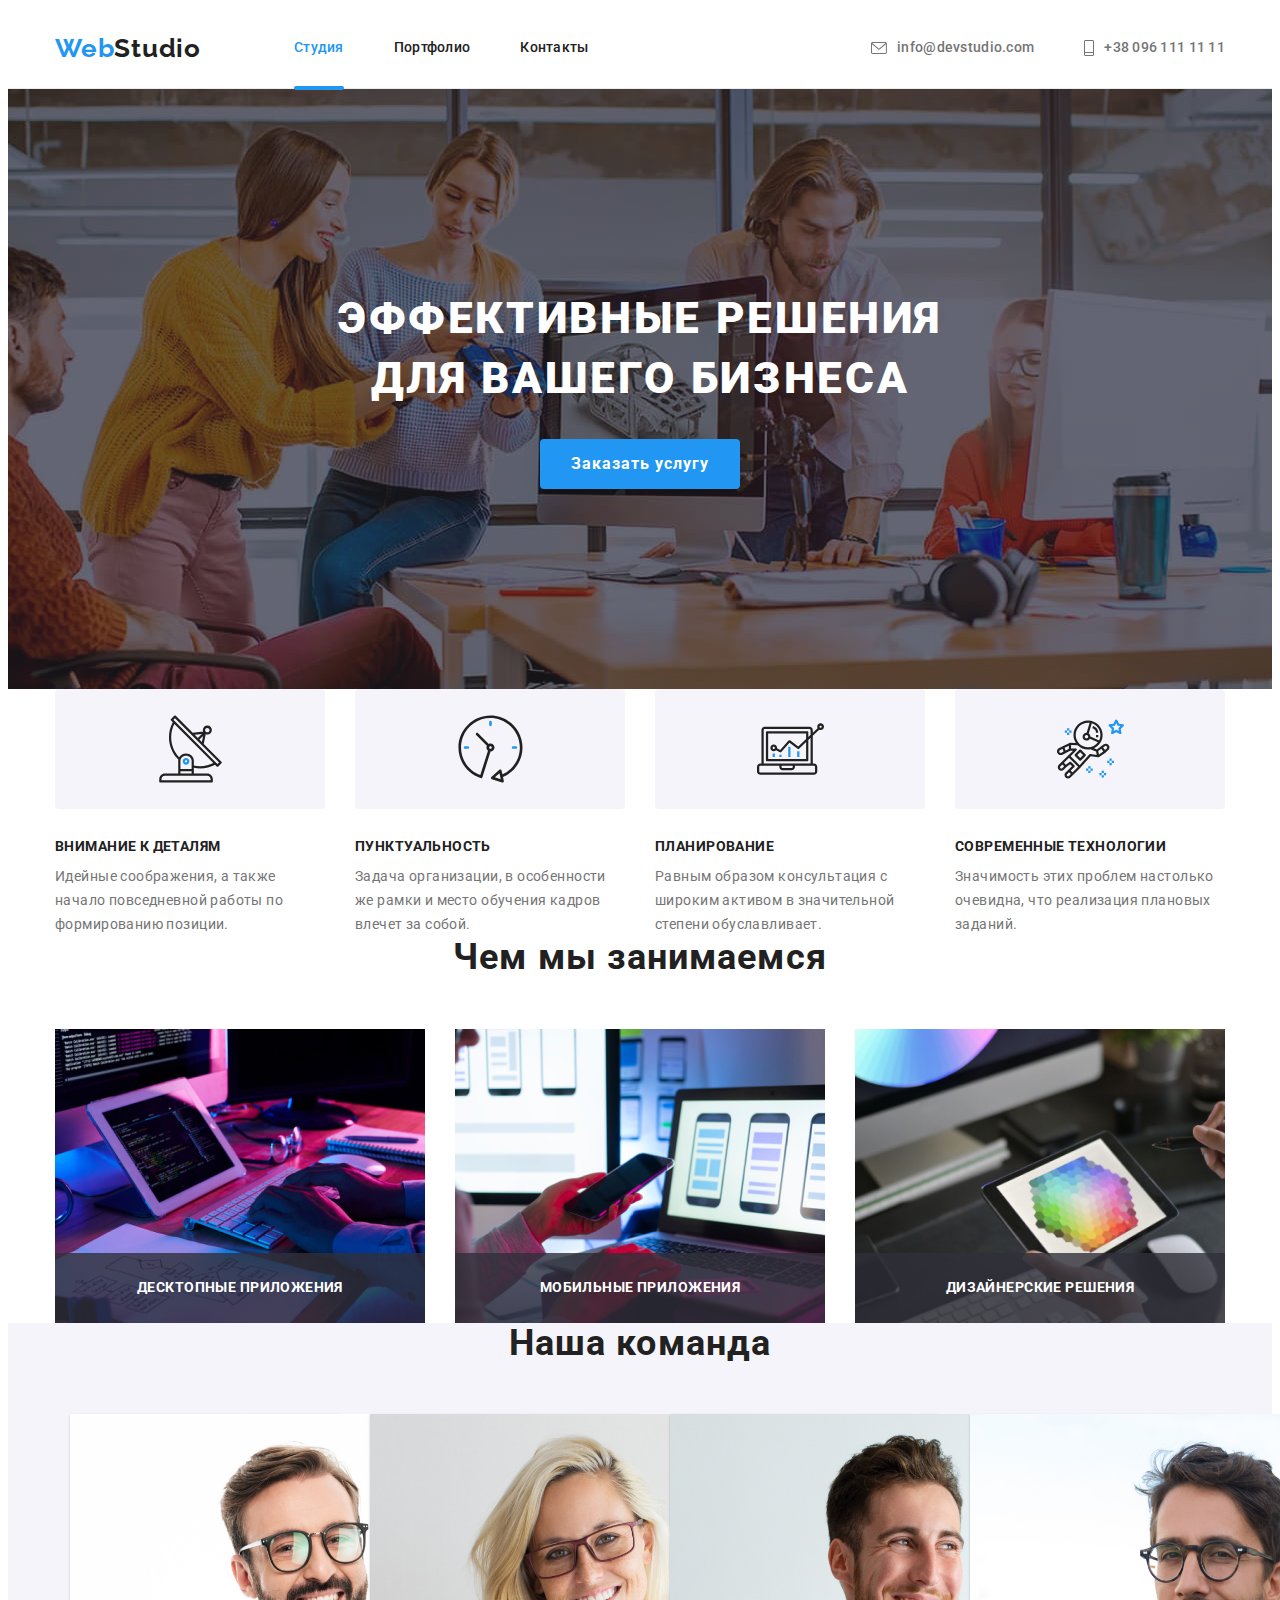
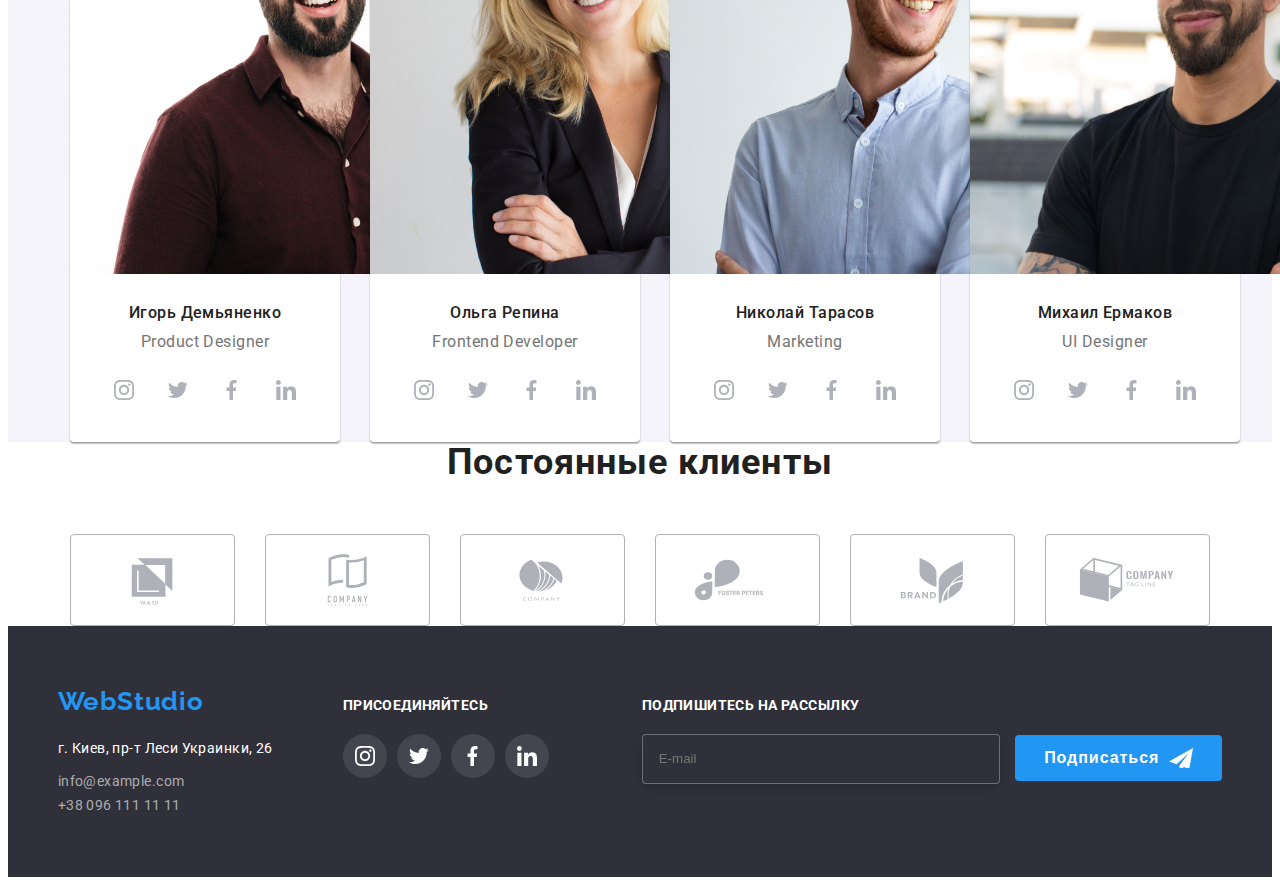
==== commit 5a25c652: "add mob footer" ====
--- a/index.html
+++ b/index.html
@@ -570,84 +570,86 @@
       </section>
     </main>
 
-    <!-- <footer class="footer">
+    <footer class="footer">
       <div class="container">
-        <section class="footer-main footer-item">
-          <a class="logo footer-logo link" href="index.html" lang="en"
-            >Web<span class="logo-accent">Studio</span></a
-          >
-          <address>
-            <ul class="list">
-              <li class="footer__info">
-                <a
-                  class="map-link link"
-                  href="https://bit.ly/3pXMvUd"
-                  target="_blank"
-                  rel="noopener noreferrer"
-                  >г. Киев, пр-т Леси Украинки, 26</a
-                >
+        <div class="footer-flex">
+          <section class="footer-main footer-item">
+            <a class="logo footer-logo link" href="index.html" lang="en"
+              >Web<span class="logo-accent">Studio</span></a
+            >
+            <address>
+              <ul class="list">
+                <li class="footer__info">
+                  <a
+                    class="map-link link map"
+                    href="https://bit.ly/3pXMvUd"
+                    target="_blank"
+                    rel="noopener noreferrer"
+                    >г. Киев, пр-т Леси Украинки, 26</a
+                  >
+                </li>
+                <li class="footer__info">
+                  <a
+                    class="footer__contacts link mail"
+                    href="mailto:info@devstudio.com"
+                    >info@example.com</a
+                  >
+                </li>
+                <li>
+                  <a class="footer__contacts link" href="tel:+380961111111"
+                    >+38 096 111 11 11</a
+                  >
+                </li>
+              </ul>
+            </address>
+          </section>
+          <div class="footer-soc">
+            <p class="footer-soc__title">ПРИСОЕДИНЯЙТЕСЬ</p>
+            <ul class="footer-soc__list list">
+              <li class="footer-soc__item">
+                <a href="" class="footer-soc__link link">
+                  <svg class="footer-soc__icon" width="20" height="20">
+                    <use href="./images/symbol-defs.svg#icon-instagram"></use>
+                  </svg>
+                </a>
               </li>
-              <li class="footer__info">
-                <a
-                  class="footer__contacts link"
-                  href="mailto:info@devstudio.com"
-                  >info@example.com</a
-                >
+              <li class="footer-soc__item">
+                <a href="" class="footer-soc__link link">
+                  <svg class="footer-soc__icon" width="20" height="20">
+                    <use href="./images/symbol-defs.svg#icon-twitter"></use>
+                  </svg>
+                </a>
               </li>
-              <li>
-                <a class="footer__contacts link" href="tel:+380961111111"
-                  >+38 096 111 11 11</a
-                >
+              <li class="footer-soc__item">
+                <a href="" class="footer-soc__link link">
+                  <svg class="footer-soc__icon" width="20" height="20">
+                    <use href="./images/symbol-defs.svg#icon-facebook"></use>
+                  </svg>
+                </a>
+              </li>
+              <li class="footer-soc__item">
+                <a href="" class="footer-soc__link link">
+                  <svg class="footer-soc__icon" width="20" height="20">
+                    <use href="./images/symbol-defs.svg#icon-linkedin"></use>
+                  </svg>
+                </a>
               </li>
             </ul>
-          </address>
-        </section>
-        <div class="footer-soc">
-          <p class="footer-soc__title">ПРИСОЕДИНЯЙТЕСЬ</p>
-          <ul class="footer-soc__list list">
-            <li class="footer-soc__item">
-              <a href="" class="footer-soc__link link">
-                <svg class="footer-soc__icon" width="20" height="20">
-                  <use href="./images/symbol-defs.svg#icon-instagram"></use>
-                </svg>
-              </a>
-            </li>
-            <li class="footer-soc__item">
-              <a href="" class="footer-soc__link link">
-                <svg class="footer-soc__icon" width="20" height="20">
-                  <use href="./images/symbol-defs.svg#icon-twitter"></use>
-                </svg>
-              </a>
-            </li>
-            <li class="footer-soc__item">
-              <a href="" class="footer-soc__link link">
-                <svg class="footer-soc__icon" width="20" height="20">
-                  <use href="./images/symbol-defs.svg#icon-facebook"></use>
-                </svg>
-              </a>
-            </li>
-            <li class="footer-soc__item">
-              <a href="" class="footer-soc__link link">
-                <svg class="footer-soc__icon" width="20" height="20">
-                  <use href="./images/symbol-defs.svg#icon-linkedin"></use>
-                </svg>
-              </a>
-            </li>
-          </ul>
-        </div>
-        <div class="foter-form">
-          <p class="foter-form__title">ПОДПИШИТЕСЬ НА РАССЫЛКУ</p>
-          <form class="foter-form__input">
-            <input
-              type="email"
-              class="foter-form__email"
-              placeholder="E-mail"
-            />
-            <button type="submit" class="foter-form__btn">Подписаться</button>
-          </form>
+          </div>
+          <div class="foter-form">
+            <p class="foter-form__title">ПОДПИШИТЕСЬ НА РАССЫЛКУ</p>
+            <form class="foter-form__input">
+              <input
+                type="email"
+                class="foter-form__email"
+                placeholder="E-mail"
+              />
+              <button type="submit" class="foter-form__btn">Подписаться</button>
+            </form>
+          </div>
         </div>
       </div>
-    </footer> -->
+    </footer>
 
     <div class="backdrop is-hidden" data-modal>
       <div class="modal">
--- a/css/main.min.css
+++ b/css/main.min.css
@@ -1 +1 @@
-:root{--h-color: #212121;--p-color: #757575;--accent-color: #2196f3;--button-background-color: #f5f4fa;--button-color: #212121;--button-hoover-portfolio-color: #f5f4fa;--white-accent: #ffffff;--another-black: #2f303a;--main-bgc: #e5e5e5}p,h1,h2,h3,h4,h5,h6{margin:0}ul,ol{margin:0;padding-left:0}*,*::before,*::after{box-sizing:border-box}body{background-color:var(--white-accent);color:var(--h-color);font-family:"Roboto",sans-serif;font-size:14px;letter-spacing:.03em}.pointer{cursor:pointer}img{display:block}.list{list-style:none}.link{text-decoration:none}.container{width:100%;margin:0 auto;padding-left:15px;padding-right:15px}@media screen and (min-width: 480px){.container{width:480px}}@media screen and (min-width: 768px){.container{width:768px}}@media screen and (min-width: 1200px){.container{width:1200px}}.header{border-bottom:1px solid #ececec}.header .container{background-color:var(--white-accent);display:flex;align-items:center}.nav{display:flex;align-items:center}.logo{font-family:"Raleway",sans-serif;font-style:normal;font-weight:700;font-size:26px;line-height:1.19;letter-spacing:.03em;color:var(--accent-color)}.header__logo{margin-right:93px}.nav__list{display:flex;align-items:center;justify-content:space-between}.logo-accent-hdr{color:var(--h-color)}.nav__link{position:relative;color:var(--h-color);font-weight:500;line-height:1.14;letter-spacing:.02em;padding:32px 0;display:block;transition:color 250ms cubic-bezier(0.4, 0, 0.2, 1)}.nav__link:hover,.nav__link:focus{color:var(--accent-color)}.current{color:var(--accent-color)}.current::after{content:"";position:absolute;display:block;width:100%;height:4px;border-radius:2px;bottom:-2px;background-color:var(--accent-color)}.contacts{margin-left:auto}@media screen and (min-width: 1200px){.contacts{display:flex;gap:50px}}.contacts__link-mail,.contacts__link-phone{display:flex;align-items:center;font-weight:500;font-size:14px;line-height:1.14;letter-spacing:.02em;color:var(--p-color);transition:color 250ms cubic-bezier(0.4, 0, 0.2, 1)}.contacts__link-mail:hover,.contacts__link-mail:focus,.contacts__link-phone:hover,.contacts__link-phone:focus{color:var(--accent-color)}@media screen and (min-width: 1200px){.contacts__link-mail,.contacts__link-phone{padding:32px 0px}}@media screen and (max-width: 1200px){.contacts__link-mail{margin-bottom:10px}}.contacts__icon{margin-right:10px;fill:currentColor}.contacts__link:hover .contacts__icon,.contacts__link:focus .contacts__icon{color:var(--accent-color)}.nav__item{display:flex;align-items:center;fill:#757575}.nav__item:not(:last-child){margin-right:50px}@media screen and (max-width: 768px){.menu-hidden{display:none}}.mob-menu{width:100vw;height:100vh;position:fixed;background-color:#fff;top:0;padding:15px 10px 48px 40px;display:flex;flex-direction:column;justify-content:space-between;z-index:1}.menu-open-btn{display:flex;align-items:center;justify-content:center;width:40px;height:40px;background-color:rgba(0,0,0,0);color:#212121;border:none;margin-left:auto;cursor:pointer;transition:fill 250ms cubic-bezier(0.4, 0, 0.2, 1)}.menu-open-btn:hover,.menu-open-btn:focus{fill:var(--accent-color)}@media screen and (min-width: 768px){.menu-open-btn{display:none}}.menu-close{display:flex;align-items:center;justify-content:center;background-color:rgba(0,0,0,0);color:#212121;border:none;margin-left:auto;cursor:pointer;transition:fill 250ms cubic-bezier(0.4, 0, 0.2, 1)}.menu-close:hover,.menu-close:focus{fill:var(--accent-color)}.mob-menu__item:not(:last-child){margin-bottom:32px}.mob-menu__link{font-family:inherit;font-weight:500;font-size:40px;line-height:1.18;letter-spacing:.02em;color:#212121;transition:color 250ms cubic-bezier(0.4, 0, 0.2, 1)}.mob-menu__link:focus,.mob-menu__link:hover{color:var(--accent-color)}.mob-menu__link--current{color:var(--accent-color)}.mob-menu-contacts__tel{display:block;margin-bottom:32px;font-family:inherit;font-style:normal;font-weight:500;font-size:34px;line-height:1.18;letter-spacing:.02em;color:#2196f3}.mob-menu-contacts__mail{display:block;font-family:inherit;font-style:normal;font-weight:500;font-size:24px;line-height:1.17;letter-spacing:.02em;color:#757575;margin-bottom:64px}.mob-menu-social{display:flex;flex-direction:row;column-gap:20px}.mob-menu-social__item{position:relative;font-weight:500;font-size:18px;line-height:1.22;letter-spacing:.02em;color:#2196f3}.mob-menu-social__item:not(:first-child)::before{content:"";display:block;position:absolute;top:0;left:-10px;width:1px;height:22px;background-color:rgba(33,33,33,.2)}.mob-menu-social__item .link{color:currentColor}.mob-menu.is-hidden{opacity:0;visibility:hidden;pointer-events:none}.hero{background-color:var(--another-black);background-image:linear-gradient(to right, rgba(47, 48, 58, 0.4), rgba(47, 48, 58, 0.4)),url(../images/hero-bg-mob-x1.jpg);max-width:480px;height:400px;background-repeat:no-repeat;background-position:center;background-size:cover;padding:118px 0px 118px 0px;margin-left:auto;margin-right:auto}@media screen and (min-device-pixel-ratio: 2),screen and (min-resolution: 192dpi),screen and (min-resolution: 2dppx){.hero{background-image:linear-gradient(to right, rgba(47, 48, 58, 0.4), rgba(47, 48, 58, 0.4)),url(../images/hero-bg-mob-x2.jpg)}}@media screen and (min-width: 768px){.hero{max-width:768px;background-image:linear-gradient(to right, rgba(47, 48, 58, 0.4), rgba(47, 48, 58, 0.4)),url("../images/hero-bg-tabl-x1.jpg")}}@media screen and (min-width: 768px)and (min-device-pixel-ratio: 2),screen and (min-width: 768px)and (min-resolution: 192dpi),screen and (min-width: 768px)and (min-resolution: 2dppx){.hero{background-image:linear-gradient(to right, rgba(47, 48, 58, 0.4), rgba(47, 48, 58, 0.4)),url("../images/hero-bg-tabl-x2.jpg")}}@media screen and (min-width: 1200px){.hero{max-width:1600px;height:600px;padding:200px 0px 200px 0px;background-image:linear-gradient(to right, rgba(47, 48, 58, 0.4), rgba(47, 48, 58, 0.4)),url("../images/hero-bg-desk-x1.jpg")}}@media screen and (min-width: 1200px)and (min-device-pixel-ratio: 2),screen and (min-width: 1200px)and (min-resolution: 192dpi),screen and (min-width: 1200px)and (min-resolution: 2dppx){.hero{background-image:linear-gradient(to right, rgba(47, 48, 58, 0.4), rgba(47, 48, 58, 0.4)),url("../images/hero-bg-desk-x2.jpg")}}.hero__text{padding:0;margin-bottom:30px;margin-left:auto;margin-right:auto;max-width:250px;font-weight:900;font-size:18px;line-height:1.62;letter-spacing:.06em;text-transform:uppercase;text-align:center;color:var(--white-accent)}@media screen and (min-width: 480px){.hero__text{font-size:26px;max-width:360px}}@media screen and (min-width: 1200px){.hero__text{font-size:44px;max-width:360px;line-height:1.36;max-width:696px;margin-left:auto;margin-right:auto}}.hero__button{font-family:inherit;min-width:200px;height:50px;color:var(--white-accent);background:var(--accent-color);box-shadow:0px 4px 4px rgba(0,0,0,.15);border-radius:4px;margin:0 auto;border:none;display:block}.hero-button-text{font-family:inherit;font-weight:700;font-size:16px;line-height:1.87;text-align:center;letter-spacing:.06em;color:var(--white-accent)}.competences__list{display:flex;flex-wrap:wrap;gap:30px}@media screen and (min-width: 768px){.competences__item{width:calc((100% - 30px)/2)}}@media screen and (min-width: 1200px){.competences__item{width:calc((100% - 90px)/4)}}.frame{display:flex;height:120px;align-items:center;justify-content:center;flex-direction:column;margin-bottom:30px;border-radius:4px;background-color:var(--button-background-color)}.competences__icon{width:67px;height:70px}.top-text{font-weight:700;font-size:14px;line-height:1.14;letter-spacing:.03em;text-transform:uppercase;color:var(--h-color);margin-bottom:10px}@media screen and (max-width: 767px){.top-text{text-align:center}}.bottom-text{font-size:14px;line-height:1.71;letter-spacing:.03em;color:var(--p-color)}.zero{padding-top:0;display:none}@media screen and (min-width: 1200px){.zero{display:block}}.work__img{display:flex;width:calc((100% - 60px)/3)}.work__item{position:relative}.work__item:not(:last-child){margin-right:30px}.work__item>.label{position:absolute;top:224px;bottom:0;right:0;left:0;display:flex;align-items:center;justify-content:center;background:rgba(47,48,58,.8);font-family:inherit;font-style:normal;font-weight:700;font-size:14px;line-height:1.14;text-align:center;letter-spacing:.03em;text-transform:uppercase;color:#fff}.work__title{font-weight:700;font-size:36px;line-height:1.16;text-align:center;letter-spacing:.03em;color:var(--h-color);margin-bottom:50px;padding-top:0}.bg{background-color:var(--button-background-color);text-align:center}.crew__list{display:flex;flex-wrap:wrap;gap:30px}.crew__item{background-color:var(--white-accent);border-radius:0px 0px 4px 4px;box-shadow:0px 1px 3px rgba(0,0,0,.12),0px 1px 1px rgba(0,0,0,.14),0px 2px 1px rgba(0,0,0,.2)}@media screen and (min-width: 768px){.crew__item{width:calc((100% - 30px)/2)}}@media screen and (min-width: 1200px){.crew__item{width:calc((100% - 90px)/4)}}.crew__title{font-weight:700;font-size:36px;line-height:1.16;text-align:center;letter-spacing:.03em;color:var(--h-color);margin-bottom:30px}@media screen and (min-width: 1200px){.crew__title{margin-bottom:50px}}.crew__atributes{padding:30px 32px;text-align:center}.crew__names{font-weight:500;font-size:16px;line-height:1.18;letter-spacing:.03em;color:var(--h-color);margin-bottom:10px}.crew__profession{font-size:16px;line-height:1.18;letter-spacing:.03em;color:var(--p-color);margin-bottom:16px}.crew__soc-item{width:44px;height:44px;margin-right:10px}.crew__soc-item:last-child{margin-right:0}.crew__soc-list{display:flex;justify-content:center}.crew__soc-link{width:100%;height:100%;border-radius:50%;display:flex;align-items:center;justify-content:center;transition:background-color 250ms cubic-bezier(0.4, 0, 0.2, 1)}.crew__soc-link:hover,.crew__soc-link:focus{background-color:var(--accent-color)}.crew__soc-icon{fill:#afb1b8;transition:fill 250ms cubic-bezier(0.4, 0, 0.2, 1)}.crew__soc-link:hover .crew__soc-icon,.crew__soc-link:focus .crew__soc-icon{fill:var(--white-accent)}.partners .container{width:1170px;height:184px}.partners__title{font-weight:700;font-size:36px;line-height:1.16;text-align:center;letter-spacing:.03em;color:var(--h-color);margin-bottom:50px}.partners__list{display:flex;flex-wrap:wrap;gap:30px;align-items:center;justify-content:center}.partners__item{width:100%;height:92px;justify-content:center;border:1px solid #afb1b8;border-radius:4px;fill:#afb1b8;transition:border-color 250ms cubic-bezier(0.4, 0, 0.2, 1)}@media screen and (max-width: 767px){.partners__item{width:calc((100% - 30px)/2)}}@media screen and (min-width: 768px){.partners__item{width:calc((100% - 60px)/3)}}@media screen and (min-width: 1200px){.partners__item{width:calc((100% - 150px)/6)}}.partners__item:hover,.partners__item:focus{border-color:var(--accent-color)}.partners__item:last-child{margin-right:0}.partners__link{display:flex;width:100%;height:92px;border-radius:4px;cursor:pointer;fill:#afb1b8;align-items:center;justify-content:center;transition:border-color 250ms cubic-bezier(0.4, 0, 0.2, 1),fill 250ms cubic-bezier(0.4, 0, 0.2, 1),border 250ms cubic-bezier(0.4, 0, 0.2, 1)}.partners__link:hover,.partners__link:focus{border-color:var(--accent-color);border:1px solid --accent-color;fill:var(--accent-color)}.footer{background-color:var(--another-black);padding-top:60px;padding-bottom:60px}.footer .container{display:flex;align-items:baseline}.footer-item:not(:last-child){margin-right:70px}.logo{font-family:"Raleway",sans-serif;font-weight:700;font-size:26px;line-height:1.19;letter-spacing:.03em;color:var(--accent-color);display:inline-block}.footer-logo{margin-bottom:20px}.logo-accent{color:var(--white-accent)}.footer__info{margin-bottom:9px}.map-link{font-style:normal;font-size:14px;line-height:1.7;letter-spacing:.03em;color:var(--white-accent);display:inline-block;transition:color 250ms cubic-bezier(0.4, 0, 0.2, 1)}.map-link:hover,.map-link:focus{color:var(--accent-color)}.footer__contacts{font-style:normal;font-size:14px;line-height:1.7;letter-spacing:.03em;color:rgba(255,255,255,.6);transition:color 250ms cubic-bezier(0.4, 0, 0.2, 1)}.footer__contacts:hover,.footer__contacts:focus{color:var(--accent-color)}.footer-soc{width:206px}.footer-soc__title{font-family:inherit;font-style:normal;font-weight:700;font-size:14px;line-height:1.14;letter-spacing:.03em;color:var(--white-accent);margin-bottom:20px}.footer-soc__item{width:44px;height:44px}.footer-soc__item:last-child{margin-right:0}.footer-soc__list{display:flex;padding:0;margin-top:0;list-style:none;justify-content:space-between;align-items:center}.footer-soc__link{width:44px;height:44px;display:inline-flex;border-radius:50%;fill:#fff;background-color:rgba(255,255,255,.1);transition:fill 250ms cubic-bezier(0.4, 0, 0.2, 1),background-color 250ms cubic-bezier(0.4, 0, 0.2, 1)}.footer-soc__link:hover,.footer-soc__link:focus{background-color:var(--accent-color);fill:#fff}.footer-soc__icon{margin:12px 0px 0px 12px;align-items:center}.foter-form{margin-left:auto}.foter-form__title{font-family:inherit;font-style:normal;font-weight:700;font-size:14px;line-height:1.14;letter-spacing:.03em;color:var(--white-accent);margin-bottom:20px}.foter-form__input{display:flex}.foter-form__email{width:358px;height:50px;border:1px solid rgba(255,255,255,.3);filter:drop-shadow(0px 4px 4px rgba(0, 0, 0, 0.15));border-radius:4px;background-color:var(--another-black);color:rgba(255,255,255,.6);padding:15px 0px 15px 16px;margin-right:12px}.foter-form__btn{display:inline-flex;align-items:center;text-align:center;width:200px;height:50px;background-color:var(--accent-color);border:none;margin:0;border-radius:4px;font-family:inherit;font-style:normal;font-weight:700;font-size:16px;line-height:1.87;letter-spacing:.06em;color:var(--white-accent);padding:8px 29px;cursor:pointer;transition:box-shadow 250ms cubic-bezier(0.4, 0, 0.2, 1)}.foter-form__btn:hover,.foter-form__btn:focus{box-shadow:0px 4px 4px rgba(0,0,0,.15)}.foter-form__btn::after{content:"";display:inline-block;height:24px;width:24px;margin-left:10px;background-image:url(../images/icon-instagram1.svg)}.button-list{display:none}.button-txt{font-family:inherit;font-weight:500;font-size:16px;line-height:1.62;text-align:center;letter-spacing:.03em}.random{display:flex;flex-wrap:wrap;margin-bottom:40px;grid-gap:8px;grid-row-gap:15px}@media screen and (min-width: 768px){.random{margin-bottom:30px;justify-content:center}}@media screen and (min-width: 1200px){.random{margin-bottom:50px}}.button-one{font-family:inherit;min-width:73px;height:38px;color:var(--button-color);background:var(--button-background-color);border:1px solid var(--button-background-color);border-radius:4px;transition:color 250ms cubic-bezier(0.4, 0, 0.2, 1),background-color 250ms cubic-bezier(0.4, 0, 0.2, 1),box-shadow 250ms cubic-bezier(0.4, 0, 0.2, 1)}.button-one:hover,.button-one:focus{color:var(--button-hoover-portfolio-color);background-color:var(--accent-color);box-shadow:0px 3px 1px rgba(0,0,0,.1),0px 1px 2px rgba(0,0,0,.08),0px 2px 2px rgba(0,0,0,.12)}.button-two{font-family:inherit;min-width:128px;height:38px;color:var(--button-color);background:var(--button-background-color);border:1px solid var(--button-background-color);border-radius:4px;transition:color 250ms cubic-bezier(0.4, 0, 0.2, 1),background-color 250ms cubic-bezier(0.4, 0, 0.2, 1),box-shadow 250ms cubic-bezier(0.4, 0, 0.2, 1)}.button-two:hover,.button-two:focus{color:var(--button-hoover-portfolio-color);background-color:var(--accent-color);box-shadow:0px 3px 1px rgba(0,0,0,.1),0px 1px 2px rgba(0,0,0,.08),0px 2px 2px rgba(0,0,0,.12)}.button-three{font-family:inherit;min-width:145px;height:38px;color:var(--button-color);background:var(--button-background-color);border:1px solid var(--button-background-color);border-radius:4px;transition:color 250ms cubic-bezier(0.4, 0, 0.2, 1),background-color 250ms cubic-bezier(0.4, 0, 0.2, 1),box-shadow 250ms cubic-bezier(0.4, 0, 0.2, 1)}.button-three:hover,.button-three:focus{color:var(--button-hoover-portfolio-color);background-color:var(--accent-color);box-shadow:0px 3px 1px rgba(0,0,0,.1),0px 1px 2px rgba(0,0,0,.08),0px 2px 2px rgba(0,0,0,.12)}.button-four{font-family:inherit;min-width:103px;height:38px;color:var(--button-color);background:var(--button-background-color);border:1px solid var(--button-background-color);border-radius:4px;transition:color 250ms cubic-bezier(0.4, 0, 0.2, 1),background-color 250ms cubic-bezier(0.4, 0, 0.2, 1),box-shadow 250ms cubic-bezier(0.4, 0, 0.2, 1)}.button-four:hover,.button-four:focus{color:var(--button-hoover-portfolio-color);background-color:var(--accent-color);box-shadow:0px 3px 1px rgba(0,0,0,.1),0px 1px 2px rgba(0,0,0,.08),0px 2px 2px rgba(0,0,0,.12)}.button-five{font-family:inherit;min-width:130px;height:38px;color:var(--button-color);background:var(--button-background-color);border:1px solid var(--button-background-color);border-radius:4px;transition:color 250ms cubic-bezier(0.4, 0, 0.2, 1),background-color 250ms cubic-bezier(0.4, 0, 0.2, 1),box-shadow 250ms cubic-bezier(0.4, 0, 0.2, 1)}.button-five:hover,.button-five:focus{color:var(--button-hoover-portfolio-color);background-color:var(--accent-color);box-shadow:0px 3px 1px rgba(0,0,0,.1),0px 1px 2px rgba(0,0,0,.08),0px 2px 2px rgba(0,0,0,.12)}.projects .container{background-color:var(--white-accent)}.card__list{display:flex;flex-wrap:wrap;gap:30px}@media screen and (min-width: 768px){.card__item{width:calc((100% - 30px)/2)}}@media screen and (min-width: 1200px){.card__item{width:calc((100% - 60px)/3)}}.card__poster{padding-top:20px;padding-bottom:20px;padding-left:24px;padding-right:24px;border-left:1px solid #eee;border-right:1px solid #eee;border-bottom:1px solid #eee}.card{display:block;transition:box-shadow 250ms cubic-bezier(0.4, 0, 0.2, 1)}.card:hover,.card:focus{box-shadow:0px 1px 1px rgba(0,0,0,.12),0px 4px 4px rgba(0,0,0,.06),1px 4px 6px rgba(0,0,0,.16);cursor:pointer}.card__img{position:relative;overflow:hidden}.card__layer{position:absolute;width:100%;height:100%;top:0;left:0;background-color:rgba(33,150,243,.9);transform:translateY(101%);transition:transform 250ms cubic-bezier(0.4, 0, 0.2, 1)}.card__item:hover .card__layer{transform:translateY(0)}.card__text{padding:63px 24px;font-size:18px;line-height:1.55;color:var(--white-accent)}.card__name{font-weight:700;font-size:18px;line-height:2;letter-spacing:.06em;color:var(--h-color);margin-bottom:4px}.card__sphere{font-size:16px;line-height:1.87;letter-spacing:.03em;color:var(--p-color)}.backdrop{position:fixed;top:0;left:0;width:100%;height:100%;background-color:rgba(0,0,0,.2);opacity:1;transition:opacity 250ms cubic-bezier(0.4, 0, 0.2, 1);z-index:2}.backdrop.is-hidden{opacity:0;pointer-events:none}.modal{position:absolute;top:50%;left:50%;transform:translate(-50%, -50%);min-width:528px;min-height:581px;background-color:var(--white-accent);box-shadow:0px 1px 3px rgba(0,0,0,.12),0px 1px 1px rgba(0,0,0,.14),0px 2px 1px rgba(0,0,0,.2);border-radius:4px;padding:40px;margin-left:auto;margin-right:auto;transition:transform 250ms cubic-bezier(0.4, 0, 0.2, 1);z-index:1}.backdrop.is-hidden .modal{transform:translate(-50%, -50%)}.modal-button{position:absolute;display:flex;align-items:center;justify-content:center;right:8px;top:8px;display:block;border:1px solid rgba(0,0,0,.1);background-color:var(--white-accent);border-radius:50%;cursor:pointer;width:30px;height:30px}.modal-title{text-align:center;font-family:inherit;font-style:normal;font-weight:700;font-size:20px;line-height:1.15;letter-spacing:.03em;margin-bottom:12px;color:var(--h-color)}.modal-item{display:flex;flex-direction:column;position:relative;margin-bottom:10px}.modal-input{width:100%;max-height:40px;margin:0;border:1px solid rgba(33,33,33,.2);border-radius:4px;padding:11px 42px;font-size:12px;line-height:1.17;transition:border-color 250ms cubic-bezier(0.4, 0, 0.2, 1)}.modal-input:hover,.modal-input:focus{border-color:var(--accent-color)}.modal-label{font-size:12px;color:var(--p-color);margin-bottom:4px;display:block}.input-wrap{position:relative;margin-bottom:10px}.modal-icon{position:absolute;width:18px;height:18px;left:15px;top:50%;transform:translateY(-50%);fill:currentColor;transition:fill 250ms cubic-bezier(0.4, 0, 0.2, 1)}.modal-input:hover+.modal-icon,.modal-input:focus+.modal-icon{fill:var(--accent-color)}.modal-text{width:100%;height:120px;margin:0;margin-bottom:20px;border:1px solid rgba(33,33,33,.2);border-radius:4px;padding:12px 16px;font-size:12px;line-height:1.17;resize:none;transition:border-color 250ms cubic-bezier(0.4, 0, 0.2, 1)}.modal-text:hover,.modal-text:focus{border-color:var(--accent-color)}.checkbox-text{color:var(--p-color);font-size:14px;line-height:1.71;letter-spacing:.03em;margin-left:14px;cursor:pointer}.checkbox-link{color:var(--accent-color)}.input-check{position:absolute;width:1px;height:1px;margin:-1px;padding:0;overflow:hidden;border:0}.icon-check{display:inline-block;width:16px;height:15px;border:2px solid #212121;border-radius:2px;margin-right:7px;vertical-align:middle}.input-check:checked+.icon-check{background-image:url(../images/frame-tag.svg);background-position:center;background-repeat:no-repeat;background-color:var(--accent-color);background-origin:border-box;border-color:var(--accent-color)}.main-modal-btn{display:flex;align-items:center;justify-content:center;width:200px;height:50px;background:var(--accent-color);color:var(--white-accent);border-radius:4px;border:none;transition:box-shadow 250ms cubic-bezier(0.4, 0, 0.2, 1);cursor:pointer;letter-spacing:.06em;font-size:16px;line-height:1.88;margin:30px auto 0px auto;box-shadow:none}.main-modal-btn:hover,.main-modal-btn:focus{box-shadow:0px 4px 4px rgba(0,0,0,.15)}/*# sourceMappingURL=main.min.css.map */+:root{--h-color: #212121;--p-color: #757575;--accent-color: #2196f3;--button-background-color: #f5f4fa;--button-color: #212121;--button-hoover-portfolio-color: #f5f4fa;--white-accent: #ffffff;--another-black: #2f303a;--main-bgc: #e5e5e5}p,h1,h2,h3,h4,h5,h6{margin:0}ul,ol{margin:0;padding-left:0}*,*::before,*::after{box-sizing:border-box}body{background-color:var(--white-accent);color:var(--h-color);font-family:"Roboto",sans-serif;font-size:14px;letter-spacing:.03em}.pointer{cursor:pointer}img{display:block}.list{list-style:none}.link{text-decoration:none}.container{width:100%;margin:0 auto;padding-left:15px;padding-right:15px}@media screen and (min-width: 480px){.container{width:480px}}@media screen and (min-width: 768px){.container{width:768px}}@media screen and (min-width: 1200px){.container{width:1200px}}.header{border-bottom:1px solid #ececec}.header .container{background-color:var(--white-accent);display:flex;align-items:center}.nav{display:flex;align-items:center}.logo{font-family:"Raleway",sans-serif;font-style:normal;font-weight:700;font-size:26px;line-height:1.19;letter-spacing:.03em;color:var(--accent-color)}.header__logo{margin-right:93px}.nav__list{display:flex;align-items:center;justify-content:space-between}.logo-accent-hdr{color:var(--h-color)}.nav__link{position:relative;color:var(--h-color);font-weight:500;line-height:1.14;letter-spacing:.02em;padding:32px 0;display:block;transition:color 250ms cubic-bezier(0.4, 0, 0.2, 1)}.nav__link:hover,.nav__link:focus{color:var(--accent-color)}.current{color:var(--accent-color)}.current::after{content:"";position:absolute;display:block;width:100%;height:4px;border-radius:2px;bottom:-2px;background-color:var(--accent-color)}.contacts{margin-left:auto}@media screen and (min-width: 1200px){.contacts{display:flex;gap:50px}}.contacts__link-mail,.contacts__link-phone{display:flex;align-items:center;font-weight:500;font-size:14px;line-height:1.14;letter-spacing:.02em;color:var(--p-color);transition:color 250ms cubic-bezier(0.4, 0, 0.2, 1)}.contacts__link-mail:hover,.contacts__link-mail:focus,.contacts__link-phone:hover,.contacts__link-phone:focus{color:var(--accent-color)}@media screen and (min-width: 1200px){.contacts__link-mail,.contacts__link-phone{padding:32px 0px}}@media screen and (max-width: 1200px){.contacts__link-mail{margin-bottom:10px}}.contacts__icon{margin-right:10px;fill:currentColor}.contacts__link:hover .contacts__icon,.contacts__link:focus .contacts__icon{color:var(--accent-color)}.nav__item{display:flex;align-items:center;fill:#757575}.nav__item:not(:last-child){margin-right:50px}@media screen and (max-width: 768px){.menu-hidden{display:none}}.mob-menu{width:100vw;height:100vh;position:fixed;background-color:#fff;top:0;padding:15px 10px 48px 40px;display:flex;flex-direction:column;justify-content:space-between;z-index:1}.menu-open-btn{display:flex;align-items:center;justify-content:center;width:40px;height:40px;background-color:rgba(0,0,0,0);color:#212121;border:none;margin-left:auto;cursor:pointer;transition:fill 250ms cubic-bezier(0.4, 0, 0.2, 1)}.menu-open-btn:hover,.menu-open-btn:focus{fill:var(--accent-color)}@media screen and (min-width: 768px){.menu-open-btn{display:none}}.menu-close{display:flex;align-items:center;justify-content:center;background-color:rgba(0,0,0,0);color:#212121;border:none;margin-left:auto;cursor:pointer;transition:fill 250ms cubic-bezier(0.4, 0, 0.2, 1)}.menu-close:hover,.menu-close:focus{fill:var(--accent-color)}.mob-menu__item:not(:last-child){margin-bottom:32px}.mob-menu__link{font-family:inherit;font-weight:500;font-size:40px;line-height:1.18;letter-spacing:.02em;color:#212121;transition:color 250ms cubic-bezier(0.4, 0, 0.2, 1)}.mob-menu__link:focus,.mob-menu__link:hover{color:var(--accent-color)}.mob-menu__link--current{color:var(--accent-color)}.mob-menu-contacts__tel{display:block;margin-bottom:32px;font-family:inherit;font-style:normal;font-weight:500;font-size:34px;line-height:1.18;letter-spacing:.02em;color:#2196f3}.mob-menu-contacts__mail{display:block;font-family:inherit;font-style:normal;font-weight:500;font-size:24px;line-height:1.17;letter-spacing:.02em;color:#757575;margin-bottom:64px}.mob-menu-social{display:flex;flex-direction:row;column-gap:20px}.mob-menu-social__item{position:relative;font-weight:500;font-size:18px;line-height:1.22;letter-spacing:.02em;color:#2196f3}.mob-menu-social__item:not(:first-child)::before{content:"";display:block;position:absolute;top:0;left:-10px;width:1px;height:22px;background-color:rgba(33,33,33,.2)}.mob-menu-social__item .link{color:currentColor}.mob-menu.is-hidden{opacity:0;visibility:hidden;pointer-events:none}.hero{background-color:var(--another-black);background-image:linear-gradient(to right, rgba(47, 48, 58, 0.4), rgba(47, 48, 58, 0.4)),url(../images/hero-bg-mob-x1.jpg);max-width:480px;height:400px;background-repeat:no-repeat;background-position:center;background-size:cover;padding:118px 0px 118px 0px;margin-left:auto;margin-right:auto}@media screen and (min-device-pixel-ratio: 2),screen and (min-resolution: 192dpi),screen and (min-resolution: 2dppx){.hero{background-image:linear-gradient(to right, rgba(47, 48, 58, 0.4), rgba(47, 48, 58, 0.4)),url(../images/hero-bg-mob-x2.jpg)}}@media screen and (min-width: 768px){.hero{max-width:768px;background-image:linear-gradient(to right, rgba(47, 48, 58, 0.4), rgba(47, 48, 58, 0.4)),url("../images/hero-bg-tabl-x1.jpg")}}@media screen and (min-width: 768px)and (min-device-pixel-ratio: 2),screen and (min-width: 768px)and (min-resolution: 192dpi),screen and (min-width: 768px)and (min-resolution: 2dppx){.hero{background-image:linear-gradient(to right, rgba(47, 48, 58, 0.4), rgba(47, 48, 58, 0.4)),url("../images/hero-bg-tabl-x2.jpg")}}@media screen and (min-width: 1200px){.hero{max-width:1600px;height:600px;padding:200px 0px 200px 0px;background-image:linear-gradient(to right, rgba(47, 48, 58, 0.4), rgba(47, 48, 58, 0.4)),url("../images/hero-bg-desk-x1.jpg")}}@media screen and (min-width: 1200px)and (min-device-pixel-ratio: 2),screen and (min-width: 1200px)and (min-resolution: 192dpi),screen and (min-width: 1200px)and (min-resolution: 2dppx){.hero{background-image:linear-gradient(to right, rgba(47, 48, 58, 0.4), rgba(47, 48, 58, 0.4)),url("../images/hero-bg-desk-x2.jpg")}}.hero__text{padding:0;margin-bottom:30px;margin-left:auto;margin-right:auto;max-width:250px;font-weight:900;font-size:18px;line-height:1.62;letter-spacing:.06em;text-transform:uppercase;text-align:center;color:var(--white-accent)}@media screen and (min-width: 480px){.hero__text{font-size:26px;max-width:360px}}@media screen and (min-width: 1200px){.hero__text{font-size:44px;max-width:360px;line-height:1.36;max-width:696px;margin-left:auto;margin-right:auto}}.hero__button{font-family:inherit;min-width:200px;height:50px;color:var(--white-accent);background:var(--accent-color);box-shadow:0px 4px 4px rgba(0,0,0,.15);border-radius:4px;margin:0 auto;border:none;display:block}.hero-button-text{font-family:inherit;font-weight:700;font-size:16px;line-height:1.87;text-align:center;letter-spacing:.06em;color:var(--white-accent)}.competences__list{display:flex;flex-wrap:wrap;gap:30px}@media screen and (min-width: 768px){.competences__item{width:calc((100% - 30px)/2)}}@media screen and (min-width: 1200px){.competences__item{width:calc((100% - 90px)/4)}}.frame{display:flex;height:120px;align-items:center;justify-content:center;flex-direction:column;margin-bottom:30px;border-radius:4px;background-color:var(--button-background-color)}.competences__icon{width:67px;height:70px}.top-text{font-weight:700;font-size:14px;line-height:1.14;letter-spacing:.03em;text-transform:uppercase;color:var(--h-color);margin-bottom:10px}@media screen and (max-width: 767px){.top-text{text-align:center}}.bottom-text{font-size:14px;line-height:1.71;letter-spacing:.03em;color:var(--p-color)}.zero{padding-top:0;display:none}@media screen and (min-width: 1200px){.zero{display:block}}.work__img{display:flex;width:calc((100% - 60px)/3)}.work__item{position:relative}.work__item:not(:last-child){margin-right:30px}.work__item>.label{position:absolute;top:224px;bottom:0;right:0;left:0;display:flex;align-items:center;justify-content:center;background:rgba(47,48,58,.8);font-family:inherit;font-style:normal;font-weight:700;font-size:14px;line-height:1.14;text-align:center;letter-spacing:.03em;text-transform:uppercase;color:#fff}.work__title{font-weight:700;font-size:36px;line-height:1.16;text-align:center;letter-spacing:.03em;color:var(--h-color);margin-bottom:50px;padding-top:0}.bg{background-color:var(--button-background-color);text-align:center}.crew__list{display:flex;flex-wrap:wrap;gap:30px}.crew__item{background-color:var(--white-accent);border-radius:0px 0px 4px 4px;box-shadow:0px 1px 3px rgba(0,0,0,.12),0px 1px 1px rgba(0,0,0,.14),0px 2px 1px rgba(0,0,0,.2)}@media screen and (min-width: 768px){.crew__item{width:calc((100% - 30px)/2)}}@media screen and (min-width: 1200px){.crew__item{width:calc((100% - 90px)/4)}}.crew__title{font-weight:700;font-size:36px;line-height:1.16;text-align:center;letter-spacing:.03em;color:var(--h-color);margin-bottom:30px}@media screen and (min-width: 1200px){.crew__title{margin-bottom:50px}}.crew__atributes{padding:30px 32px;text-align:center}.crew__names{font-weight:500;font-size:16px;line-height:1.18;letter-spacing:.03em;color:var(--h-color);margin-bottom:10px}.crew__profession{font-size:16px;line-height:1.18;letter-spacing:.03em;color:var(--p-color);margin-bottom:16px}.crew__soc-item{width:44px;height:44px;margin-right:10px}.crew__soc-item:last-child{margin-right:0}.crew__soc-list{display:flex;justify-content:center}.crew__soc-link{width:100%;height:100%;border-radius:50%;display:flex;align-items:center;justify-content:center;transition:background-color 250ms cubic-bezier(0.4, 0, 0.2, 1)}.crew__soc-link:hover,.crew__soc-link:focus{background-color:var(--accent-color)}.crew__soc-icon{fill:#afb1b8;transition:fill 250ms cubic-bezier(0.4, 0, 0.2, 1)}.crew__soc-link:hover .crew__soc-icon,.crew__soc-link:focus .crew__soc-icon{fill:var(--white-accent)}.partners .container{width:1170px;height:184px}.partners__title{font-weight:700;font-size:36px;line-height:1.16;text-align:center;letter-spacing:.03em;color:var(--h-color);margin-bottom:50px}.partners__list{display:flex;flex-wrap:wrap;gap:30px;align-items:center;justify-content:center}.partners__item{width:100%;height:92px;justify-content:center;border:1px solid #afb1b8;border-radius:4px;fill:#afb1b8;transition:border-color 250ms cubic-bezier(0.4, 0, 0.2, 1)}@media screen and (max-width: 767px){.partners__item{width:calc((100% - 30px)/2)}}@media screen and (min-width: 768px){.partners__item{width:calc((100% - 60px)/3)}}@media screen and (min-width: 1200px){.partners__item{width:calc((100% - 150px)/6)}}.partners__item:hover,.partners__item:focus{border-color:var(--accent-color)}.partners__item:last-child{margin-right:0}.partners__link{display:flex;width:100%;height:92px;border-radius:4px;cursor:pointer;fill:#afb1b8;align-items:center;justify-content:center;transition:border-color 250ms cubic-bezier(0.4, 0, 0.2, 1),fill 250ms cubic-bezier(0.4, 0, 0.2, 1),border 250ms cubic-bezier(0.4, 0, 0.2, 1)}.partners__link:hover,.partners__link:focus{border-color:var(--accent-color);border:1px solid --accent-color;fill:var(--accent-color)}.footer{background-color:var(--another-black);text-align:center;padding-top:60px;padding-bottom:60px}.mail{margin-bottom:9px}.list .map{font-size:14px;line-height:1.71;letter-spacing:.03em;color:#fff;font-style:normal;display:block;margin-top:20px;margin-bottom:9px}.map-link{display:block;font-size:14px;line-height:1.71;letter-spacing:.03em;color:rgba(255,255,255,.6);font-style:normal;transition:color 250ms cubic-bezier(0.4, 0, 0.2, 1)}.map-link:hover,.map-link:focus{color:var(--accent-color)}.footer-soc__link{display:block}.footer-soc__item{width:44px;height:44px}.footer-soc__list{display:flex;margin-top:16px;list-style:none;justify-content:center;gap:10px;align-items:center}.footer-soc__link{width:44px;height:44px;display:inline-flex;border-radius:50%;fill:#fff;background-color:rgba(255,255,255,.1);transition:fill 250ms cubic-bezier(0.4, 0, 0.2, 1),background-color 250ms cubic-bezier(0.4, 0, 0.2, 1)}.footer-soc__link:hover,.footer-soc__link:focus{background-color:var(--accent-color);fill:#fff}.footer-soc__icon{margin:12px 0px 0px 12px;align-items:center}.footer-soc__list{display:flex;padding:0;margin-top:0;list-style:none;align-items:center}.footer-soc__title{font-weight:700;font-size:14px;line-height:1.14;color:var(--white-accent);margin-bottom:20px}.footer-soc{display:block;margin-top:60px}@media(min-width: 768px){.footer-soc{margin-top:0px}}.footer-flex{align-items:baseline;display:block;margin:0;padding:0px;list-style:none}@media(min-width: 768px){.footer-flex{display:flex;justify-content:center;flex-wrap:wrap;gap:30px 165px}}@media(min-width: 1200px){.footer-flex{display:flex;justify-content:center;text-align:left;gap:70px}}.foter-form__title{font-weight:700;font-size:14px;line-height:1.14;letter-spacing:.03em;color:var(--white-accent);margin-bottom:20px}.foter-form__input{display:block;align-items:center}.foter-form__email{width:100%;height:50px;border:1px solid rgba(255,255,255,.3);filter:drop-shadow(0px 4px 4px rgba(0, 0, 0, 0.15));border-radius:4px;background-color:var(--another-black);padding:15px 0px 15px 16px;transition:border-color 250ms cubic-bezier(0.4, 0, 0.2, 1);color:rgba(255,255,255,.6)}.foter-form__email:hover,.foter-form__email:focus{outline:none;border:1px solid var(--accent-color)}@media(min-width: 1200px){.foter-form__email{width:358px;margin-right:12px}}.foter-form__btn{display:inline-flex;align-items:center;justify-content:center;border:none;margin:0;margin-top:20px;padding:8px 29px;border-radius:4px;background-color:var(--accent-color);color:#fff;font-weight:700;font-size:16px;line-height:1.87;letter-spacing:.06em;cursor:pointer;min-height:43px;transition:box-shadow 250ms cubic-bezier(0.4, 0, 0.2, 1),background-color 250ms cubic-bezier(0.4, 0, 0.2, 1)}.foter-form__btn::after{content:"";display:inline-block;width:24px;height:20px;margin-left:10px;background-image:url(../images/icon-instagram1.svg)}.foter-form__btn:hover,.foter-form__btn:focus{box-shadow:0px 4px 4px rgba(0,0,0,.15);background-color:#188ce8}@media(min-width: 1200px){.foter-form__btn{margin-top:0px}}.foter-form{margin-top:60px}@media(min-width: 768px){.foter-form{margin-top:0px;padding:0}}@media(min-width: 1200px){.foter-form{margin-left:23px}}.footer__contacts{font-style:normal;font-size:14px;line-height:1.7;letter-spacing:.03em;color:rgba(255,255,255,.6);transition:color 250ms cubic-bezier(0.4, 0, 0.2, 1)}.footer__contacts:hover,.footer__contacts:focus{color:var(--accent-color)}.button-list{display:none}.button-txt{font-family:inherit;font-weight:500;font-size:16px;line-height:1.62;text-align:center;letter-spacing:.03em}.random{display:flex;flex-wrap:wrap;margin-bottom:40px;grid-gap:8px;grid-row-gap:15px}@media screen and (min-width: 768px){.random{margin-bottom:30px;justify-content:center}}@media screen and (min-width: 1200px){.random{margin-bottom:50px}}.button-one{font-family:inherit;min-width:73px;height:38px;color:var(--button-color);background:var(--button-background-color);border:1px solid var(--button-background-color);border-radius:4px;transition:color 250ms cubic-bezier(0.4, 0, 0.2, 1),background-color 250ms cubic-bezier(0.4, 0, 0.2, 1),box-shadow 250ms cubic-bezier(0.4, 0, 0.2, 1)}.button-one:hover,.button-one:focus{color:var(--button-hoover-portfolio-color);background-color:var(--accent-color);box-shadow:0px 3px 1px rgba(0,0,0,.1),0px 1px 2px rgba(0,0,0,.08),0px 2px 2px rgba(0,0,0,.12)}.button-two{font-family:inherit;min-width:128px;height:38px;color:var(--button-color);background:var(--button-background-color);border:1px solid var(--button-background-color);border-radius:4px;transition:color 250ms cubic-bezier(0.4, 0, 0.2, 1),background-color 250ms cubic-bezier(0.4, 0, 0.2, 1),box-shadow 250ms cubic-bezier(0.4, 0, 0.2, 1)}.button-two:hover,.button-two:focus{color:var(--button-hoover-portfolio-color);background-color:var(--accent-color);box-shadow:0px 3px 1px rgba(0,0,0,.1),0px 1px 2px rgba(0,0,0,.08),0px 2px 2px rgba(0,0,0,.12)}.button-three{font-family:inherit;min-width:145px;height:38px;color:var(--button-color);background:var(--button-background-color);border:1px solid var(--button-background-color);border-radius:4px;transition:color 250ms cubic-bezier(0.4, 0, 0.2, 1),background-color 250ms cubic-bezier(0.4, 0, 0.2, 1),box-shadow 250ms cubic-bezier(0.4, 0, 0.2, 1)}.button-three:hover,.button-three:focus{color:var(--button-hoover-portfolio-color);background-color:var(--accent-color);box-shadow:0px 3px 1px rgba(0,0,0,.1),0px 1px 2px rgba(0,0,0,.08),0px 2px 2px rgba(0,0,0,.12)}.button-four{font-family:inherit;min-width:103px;height:38px;color:var(--button-color);background:var(--button-background-color);border:1px solid var(--button-background-color);border-radius:4px;transition:color 250ms cubic-bezier(0.4, 0, 0.2, 1),background-color 250ms cubic-bezier(0.4, 0, 0.2, 1),box-shadow 250ms cubic-bezier(0.4, 0, 0.2, 1)}.button-four:hover,.button-four:focus{color:var(--button-hoover-portfolio-color);background-color:var(--accent-color);box-shadow:0px 3px 1px rgba(0,0,0,.1),0px 1px 2px rgba(0,0,0,.08),0px 2px 2px rgba(0,0,0,.12)}.button-five{font-family:inherit;min-width:130px;height:38px;color:var(--button-color);background:var(--button-background-color);border:1px solid var(--button-background-color);border-radius:4px;transition:color 250ms cubic-bezier(0.4, 0, 0.2, 1),background-color 250ms cubic-bezier(0.4, 0, 0.2, 1),box-shadow 250ms cubic-bezier(0.4, 0, 0.2, 1)}.button-five:hover,.button-five:focus{color:var(--button-hoover-portfolio-color);background-color:var(--accent-color);box-shadow:0px 3px 1px rgba(0,0,0,.1),0px 1px 2px rgba(0,0,0,.08),0px 2px 2px rgba(0,0,0,.12)}.projects .container{background-color:var(--white-accent)}.card__list{display:flex;flex-wrap:wrap;gap:30px}@media screen and (min-width: 768px){.card__item{width:calc((100% - 30px)/2)}}@media screen and (min-width: 1200px){.card__item{width:calc((100% - 60px)/3)}}.card__poster{padding-top:20px;padding-bottom:20px;padding-left:24px;padding-right:24px;border-left:1px solid #eee;border-right:1px solid #eee;border-bottom:1px solid #eee}.card{display:block;transition:box-shadow 250ms cubic-bezier(0.4, 0, 0.2, 1)}.card:hover,.card:focus{box-shadow:0px 1px 1px rgba(0,0,0,.12),0px 4px 4px rgba(0,0,0,.06),1px 4px 6px rgba(0,0,0,.16);cursor:pointer}.card__img{position:relative;overflow:hidden}.card__layer{position:absolute;width:100%;height:100%;top:0;left:0;background-color:rgba(33,150,243,.9);transform:translateY(101%);transition:transform 250ms cubic-bezier(0.4, 0, 0.2, 1)}.card__item:hover .card__layer{transform:translateY(0)}.card__text{padding:63px 24px;font-size:18px;line-height:1.55;color:var(--white-accent)}.card__name{font-weight:700;font-size:18px;line-height:2;letter-spacing:.06em;color:var(--h-color);margin-bottom:4px}.card__sphere{font-size:16px;line-height:1.87;letter-spacing:.03em;color:var(--p-color)}.backdrop{position:fixed;top:0;left:0;width:100%;height:100%;background-color:rgba(0,0,0,.2);opacity:1;transition:opacity 250ms cubic-bezier(0.4, 0, 0.2, 1);z-index:2}.backdrop.is-hidden{opacity:0;pointer-events:none}.modal{position:absolute;top:50%;left:50%;transform:translate(-50%, -50%);min-width:528px;min-height:581px;background-color:var(--white-accent);box-shadow:0px 1px 3px rgba(0,0,0,.12),0px 1px 1px rgba(0,0,0,.14),0px 2px 1px rgba(0,0,0,.2);border-radius:4px;padding:40px;margin-left:auto;margin-right:auto;transition:transform 250ms cubic-bezier(0.4, 0, 0.2, 1);z-index:1}.backdrop.is-hidden .modal{transform:translate(-50%, -50%)}.modal-button{position:absolute;display:flex;align-items:center;justify-content:center;right:8px;top:8px;display:block;border:1px solid rgba(0,0,0,.1);background-color:var(--white-accent);border-radius:50%;cursor:pointer;width:30px;height:30px}.modal-title{text-align:center;font-family:inherit;font-style:normal;font-weight:700;font-size:20px;line-height:1.15;letter-spacing:.03em;margin-bottom:12px;color:var(--h-color)}.modal-item{display:flex;flex-direction:column;position:relative;margin-bottom:10px}.modal-input{width:100%;max-height:40px;margin:0;border:1px solid rgba(33,33,33,.2);border-radius:4px;padding:11px 42px;font-size:12px;line-height:1.17;transition:border-color 250ms cubic-bezier(0.4, 0, 0.2, 1)}.modal-input:hover,.modal-input:focus{border-color:var(--accent-color)}.modal-label{font-size:12px;color:var(--p-color);margin-bottom:4px;display:block}.input-wrap{position:relative;margin-bottom:10px}.modal-icon{position:absolute;width:18px;height:18px;left:15px;top:50%;transform:translateY(-50%);fill:currentColor;transition:fill 250ms cubic-bezier(0.4, 0, 0.2, 1)}.modal-input:hover+.modal-icon,.modal-input:focus+.modal-icon{fill:var(--accent-color)}.modal-text{width:100%;height:120px;margin:0;margin-bottom:20px;border:1px solid rgba(33,33,33,.2);border-radius:4px;padding:12px 16px;font-size:12px;line-height:1.17;resize:none;transition:border-color 250ms cubic-bezier(0.4, 0, 0.2, 1)}.modal-text:hover,.modal-text:focus{border-color:var(--accent-color)}.checkbox-text{color:var(--p-color);font-size:14px;line-height:1.71;letter-spacing:.03em;margin-left:14px;cursor:pointer}.checkbox-link{color:var(--accent-color)}.input-check{position:absolute;width:1px;height:1px;margin:-1px;padding:0;overflow:hidden;border:0}.icon-check{display:inline-block;width:16px;height:15px;border:2px solid #212121;border-radius:2px;margin-right:7px;vertical-align:middle}.input-check:checked+.icon-check{background-image:url(../images/frame-tag.svg);background-position:center;background-repeat:no-repeat;background-color:var(--accent-color);background-origin:border-box;border-color:var(--accent-color)}.main-modal-btn{display:flex;align-items:center;justify-content:center;width:200px;height:50px;background:var(--accent-color);color:var(--white-accent);border-radius:4px;border:none;transition:box-shadow 250ms cubic-bezier(0.4, 0, 0.2, 1);cursor:pointer;letter-spacing:.06em;font-size:16px;line-height:1.88;margin:30px auto 0px auto;box-shadow:none}.main-modal-btn:hover,.main-modal-btn:focus{box-shadow:0px 4px 4px rgba(0,0,0,.15)}/*# sourceMappingURL=main.min.css.map */